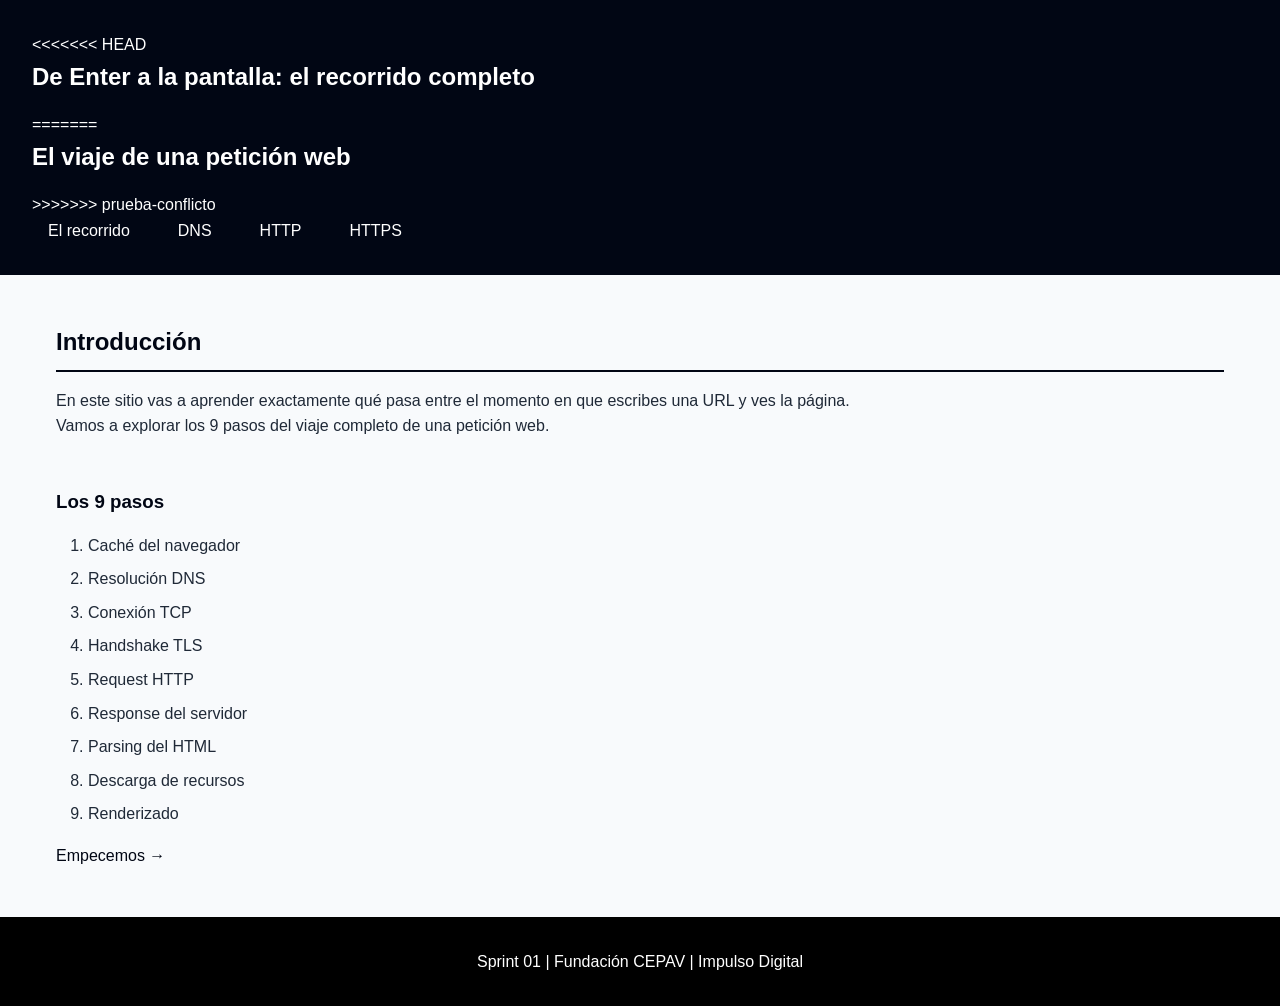
==== index.html @ 4d7f3ea1 "fix: resuelve conflicto de merge en index.html, se conserva titulo de main" ====
<!DOCTYPE html>
<html lang="es">
<head>
    <meta charset="UTF-8">
    <meta name="viewport" content="width=device-width, initial-scale=1.0">
    <title>Qué pasa cuando presionás Enter</title>
    <meta name="description" content="Explora los 9 pasos de una petición web">
    <link rel="stylesheet" href="estilos/style.css">
</head>
<body>
    <header>
        <nav>
<<<<<<< HEAD
            <h1>De Enter a la pantalla: el recorrido completo</h1>
=======
            <h1>El viaje de una petición web</h1>
>>>>>>> prueba-conflicto
            <ul>
                <li><a href="index.html">El recorrido</a></li>
                <li><a href="dns.html">DNS</a></li>
                <li><a href="http.html">HTTP</a></li>
                <li><a href="https.html">HTTPS</a></li>
            </ul>
        </nav>
    </header>

    <main>
        <section>
            <h2>Introducción</h2>
            <p>En este sitio vas a aprender exactamente qué pasa entre el momento en que escribes una URL y ves la página.</p>
            <p>Vamos a explorar los 9 pasos del viaje completo de una petición web.</p>
        </section>

        <section>
            <h3>Los 9 pasos</h3>
            <ol>
                <li>Caché del navegador</li>
                <li>Resolución DNS</li>
                <li>Conexión TCP</li>
                <li>Handshake TLS</li>
                <li>Request HTTP</li>
                <li>Response del servidor</li>
                <li>Parsing del HTML</li>
                <li>Descarga de recursos</li>
                <li>Renderizado</li>
            </ol>
            <p><a href="#paso-1">Empecemos →</a></p>
        </section>
    </main>

    <footer>
        <p>Sprint 01 | Fundación CEPAV | Impulso Digital</p>
    </footer>
</body>
</html>
---- estilos/style.css ----
/* Variables */
:root {
    --color-primario: #010614;
    --color-secundario: #c80606;
    --color-fondo: #f8fafc;
    --color-texto: #1f2937;
    --color-gris: #000000;
    --font-base: Optima, 'Segoe UI', Tahoma, Geneva, Verdana, sans-serif;
}

* {
    margin: 0;
    padding: 0;
    box-sizing: border-box;
}

body {
    font-family: var(--font-base);
    color: var(--color-texto);
    background-color: var(--color-fondo);
    line-height: 1.6;
}

header {
    background-color: var(--color-primario);
    color: white;
    padding: 2rem;
}

header h1 {
    margin-bottom: 1rem;
}

nav ul {
    list-style: none;
    display: flex;
    gap: 1rem;
    flex-wrap: wrap;
}

nav a {
    color: white;
    padding: 0.5rem 1rem;
    border-radius: 4px;
    transition: background 0.3s;
}

nav a:hover {
    background-color: var(--color-secundario);
}

main {
    max-width: 1200px;
    margin: 3rem auto;
    padding: 0 1rem;
}

section {
    margin-bottom: 3rem;
}

section h2 {
    color: var(--color-primario);
    margin-bottom: 1rem;
    border-bottom: 2px solid var(--color-primario);
    padding-bottom: 0.5rem;
}

section h3 {
    color: var(--color-primario);
    margin-top: 1.5rem;
    margin-bottom: 1rem;
}

section ol {
    margin-left: 2rem;
    margin-bottom: 1rem;
}

section li {
    margin-bottom: 0.5rem;
}

a {
    color: var(--color-primario);
    text-decoration: none;
}

a:hover {
    text-decoration: underline;
}

footer {
    background-color: var(--color-gris);
    color: white;
    text-align: center;
    padding: 2rem;
    margin-top: 3rem;
}

/* Responsive */
@media (max-width: 768px) {
    header {
        padding: 1rem;
    }
    
    nav ul {
        flex-direction: column;
    }
    
    main {
        margin: 2rem auto;
    }
}
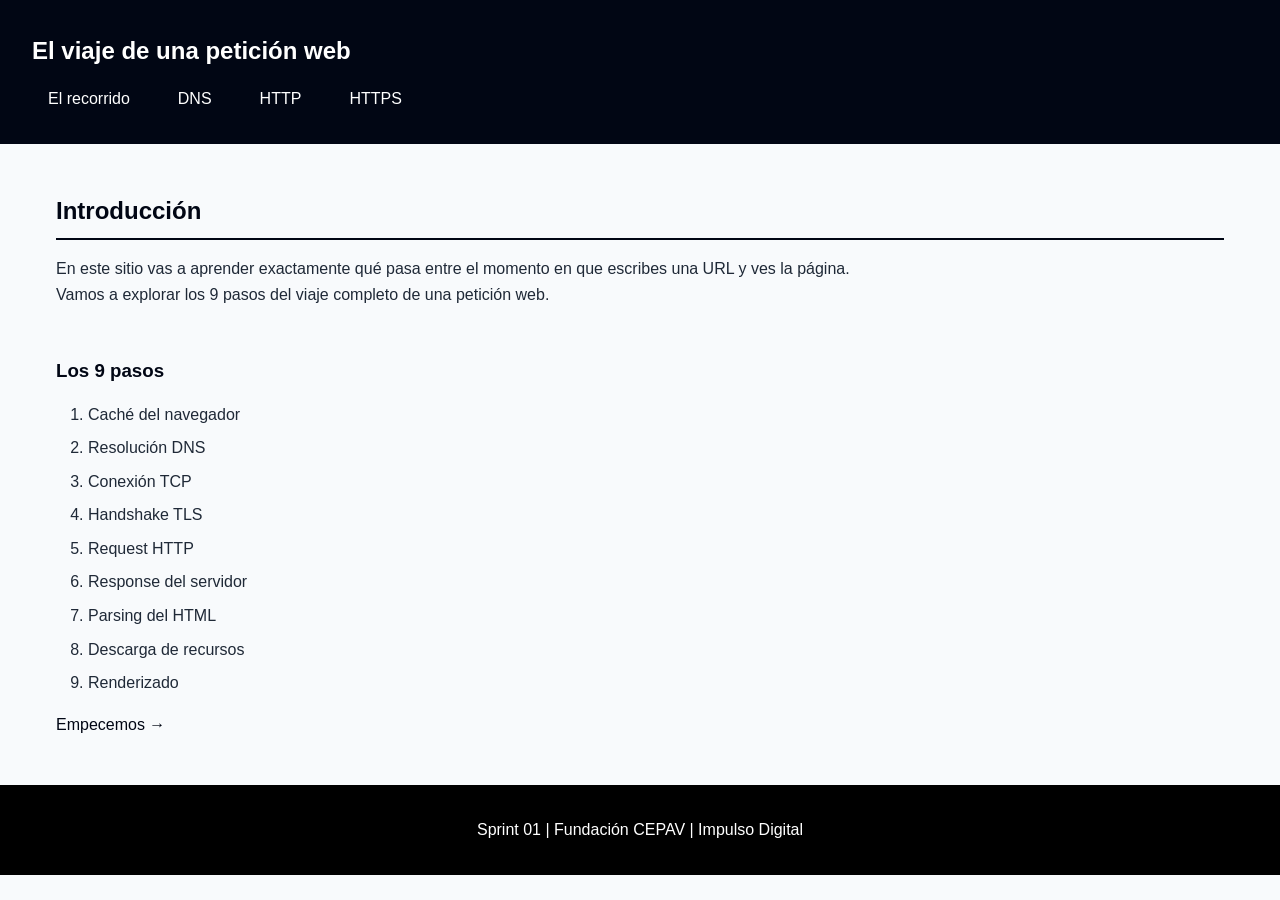
==== commit 88096f57: "fix: elimina marcas de conflicto restantes en el h1 de index.html" ====
--- a/index.html
+++ b/index.html
@@ -10,11 +10,8 @@
 <body>
     <header>
         <nav>
-<<<<<<< HEAD
-            <h1>De Enter a la pantalla: el recorrido completo</h1>
-=======
             <h1>El viaje de una petición web</h1>
->>>>>>> prueba-conflicto
+
             <ul>
                 <li><a href="index.html">El recorrido</a></li>
                 <li><a href="dns.html">DNS</a></li>
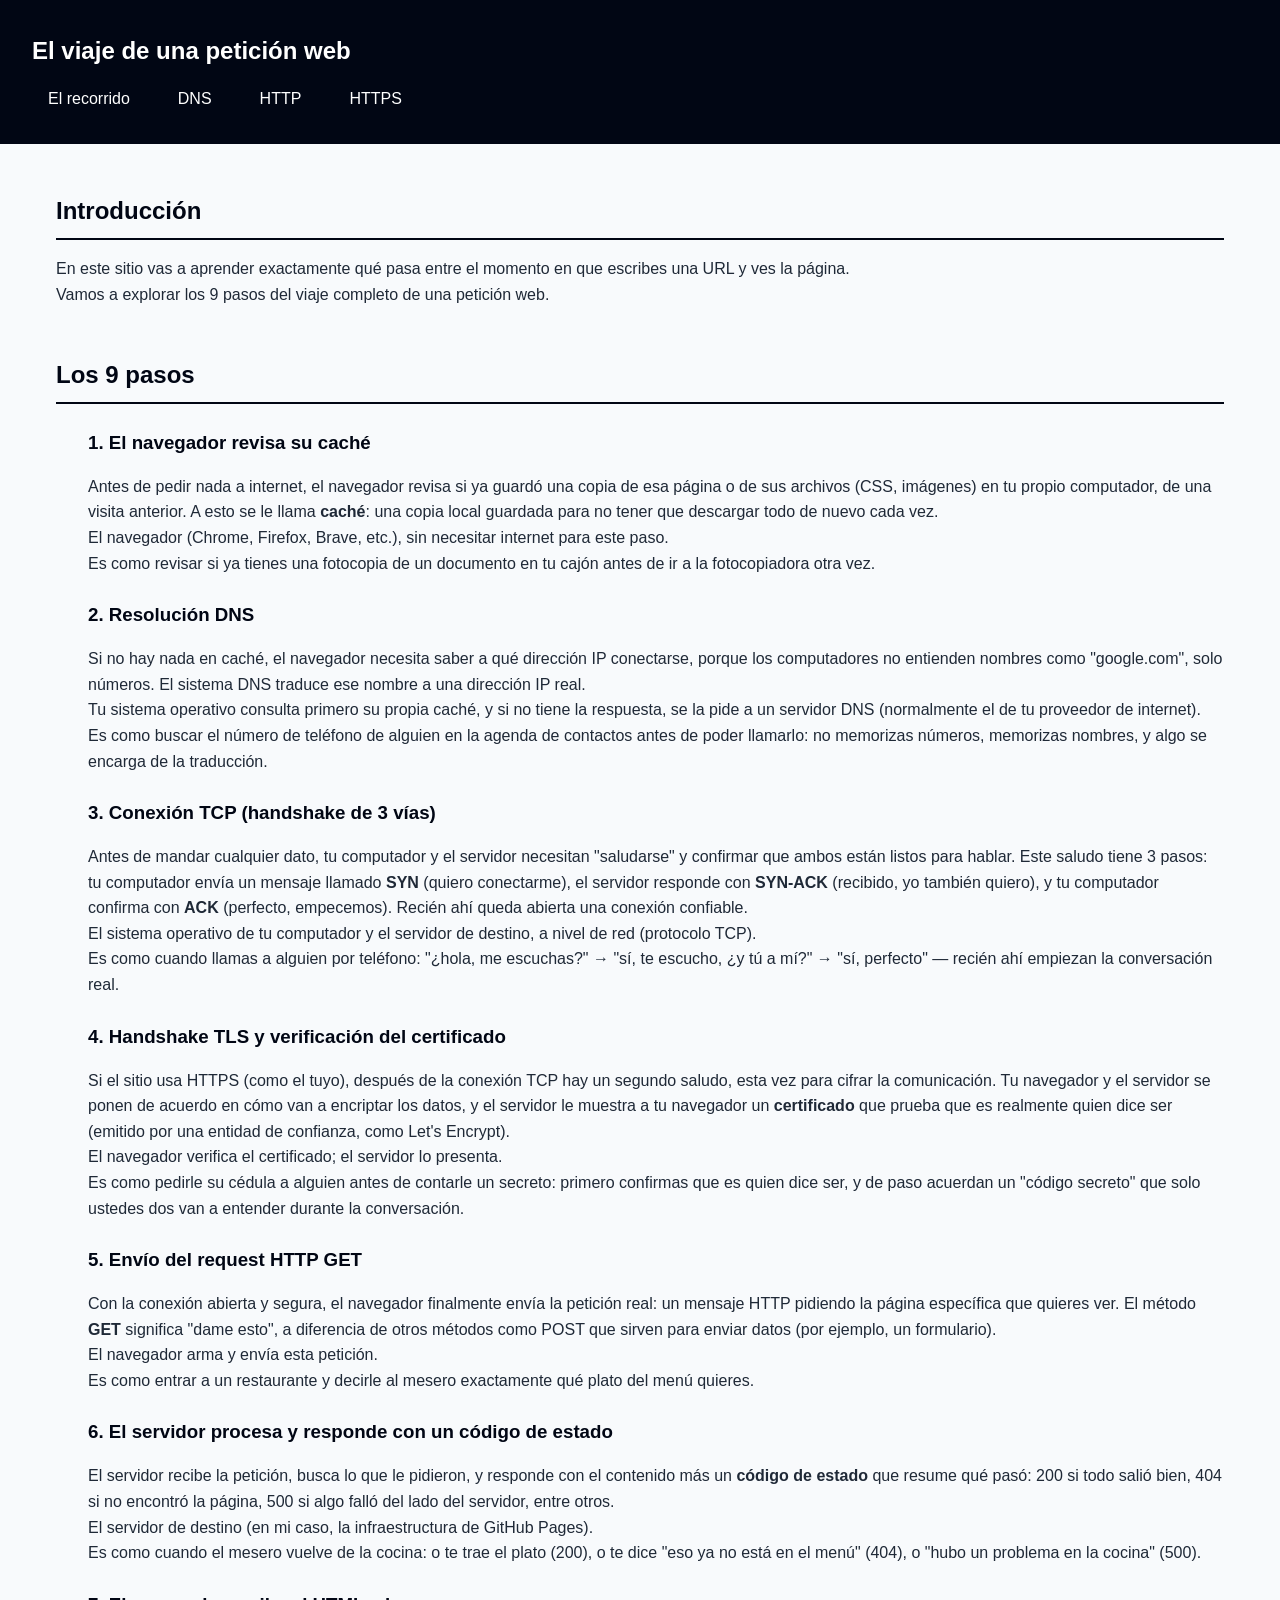
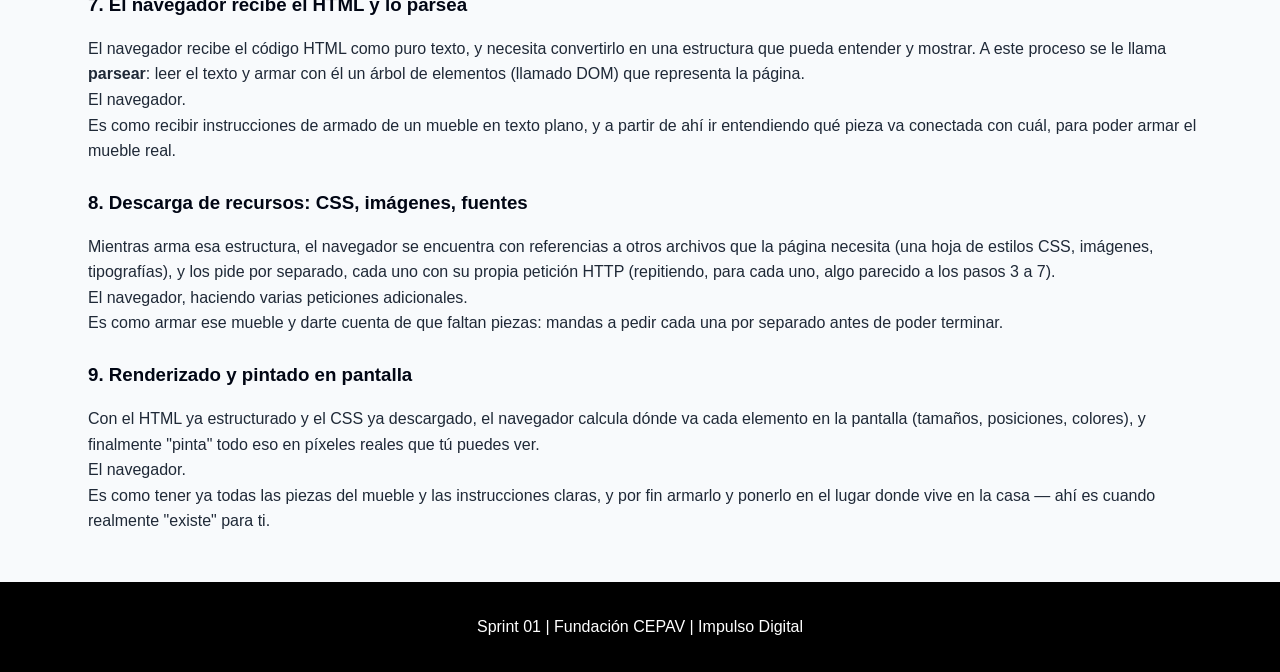
==== commit d0a25862: "feat: agrega contenido completo de las 9 etapas del recorrido con analogias" ====
--- a/index.html
+++ b/index.html
@@ -28,20 +28,73 @@
             <p>Vamos a explorar los 9 pasos del viaje completo de una petición web.</p>
         </section>
 
-        <section>
-            <h3>Los 9 pasos</h3>
-            <ol>
-                <li>Caché del navegador</li>
-                <li>Resolución DNS</li>
-                <li>Conexión TCP</li>
-                <li>Handshake TLS</li>
-                <li>Request HTTP</li>
-                <li>Response del servidor</li>
-                <li>Parsing del HTML</li>
-                <li>Descarga de recursos</li>
-                <li>Renderizado</li>
-            </ol>
-            <p><a href="#paso-1">Empecemos →</a></p>
+        <section id="recorrido">
+        <h2>Los 9 pasos</h2>
+
+        <ol class="linea-tiempo">
+        <li id="paso-1" class="paso">
+        <h3>1. El navegador revisa su caché</h3>
+            <p class="que-pasa">Antes de pedir nada a internet, el navegador revisa si ya guardó una copia de esa página o de sus archivos (CSS, imágenes) en tu propio computador, de una visita anterior. A esto se le llama <strong>caché</strong>: una copia local guardada para no tener que descargar todo de nuevo cada vez.</p>
+            <p class="quien-lo-hace">El navegador (Chrome, Firefox, Brave, etc.), sin necesitar internet para este paso.</p>
+            <p class="analogia">Es como revisar si ya tienes una fotocopia de un documento en tu cajón antes de ir a la fotocopiadora otra vez.</p>
+        </li>
+
+        <li id="paso-2" class="paso">
+        <h3>2. Resolución DNS</h3>
+            <p class="que-pasa">Si no hay nada en caché, el navegador necesita saber a qué dirección IP conectarse, porque los computadores no entienden nombres como "google.com", solo números. El sistema DNS traduce ese nombre a una dirección IP real.</p>
+            <p class="quien-lo-hace">Tu sistema operativo consulta primero su propia caché, y si no tiene la respuesta, se la pide a un servidor DNS (normalmente el de tu proveedor de internet).</p>
+            <p class="analogia">Es como buscar el número de teléfono de alguien en la agenda de contactos antes de poder llamarlo: no memorizas números, memorizas nombres, y algo se encarga de la traducción.</p>
+        </li>
+
+        <li id="paso-3" class="paso">
+        <h3>3. Conexión TCP (handshake de 3 vías)</h3>
+            <p class="que-pasa">Antes de mandar cualquier dato, tu computador y el servidor necesitan "saludarse" y confirmar que ambos están listos para hablar. Este saludo tiene 3 pasos: tu computador envía un mensaje llamado <strong>SYN</strong> (quiero conectarme), el servidor responde con <strong>SYN-ACK</strong> (recibido, yo también quiero), y tu computador confirma con <strong>ACK</strong> (perfecto, empecemos). Recién ahí queda abierta una conexión confiable.</p>
+            <p class="quien-lo-hace">El sistema operativo de tu computador y el servidor de destino, a nivel de red (protocolo TCP).</p>
+            <p class="analogia">Es como cuando llamas a alguien por teléfono: "¿hola, me escuchas?" → "sí, te escucho, ¿y tú a mí?" → "sí, perfecto" — recién ahí empiezan la conversación real.</p>
+        </li>
+
+        <li id="paso-4" class="paso">
+        <h3>4. Handshake TLS y verificación del certificado</h3>
+            <p class="que-pasa">Si el sitio usa HTTPS (como el tuyo), después de la conexión TCP hay un segundo saludo, esta vez para cifrar la comunicación. Tu navegador y el servidor se ponen de acuerdo en cómo van a encriptar los datos, y el servidor le muestra a tu navegador un <strong>certificado</strong> que prueba que es realmente quien dice ser (emitido por una entidad de confianza, como Let's Encrypt).</p>
+            <p class="quien-lo-hace">El navegador verifica el certificado; el servidor lo presenta.</p>
+            <p class="analogia">Es como pedirle su cédula a alguien antes de contarle un secreto: primero confirmas que es quien dice ser, y de paso acuerdan un "código secreto" que solo ustedes dos van a entender durante la conversación.</p>
+        </li>
+
+        <li id="paso-5" class="paso">
+        <h3>5. Envío del request HTTP GET</h3>
+            <p class="que-pasa">Con la conexión abierta y segura, el navegador finalmente envía la petición real: un mensaje HTTP pidiendo la página específica que quieres ver. El método <strong>GET</strong> significa "dame esto", a diferencia de otros métodos como POST que sirven para enviar datos (por ejemplo, un formulario).</p>
+            <p class="quien-lo-hace">El navegador arma y envía esta petición.</p>
+            <p class="analogia">Es como entrar a un restaurante y decirle al mesero exactamente qué plato del menú quieres.</p>
+        </li>
+
+        <li id="paso-6" class="paso">
+        <h3>6. El servidor procesa y responde con un código de estado</h3>
+            <p class="que-pasa">El servidor recibe la petición, busca lo que le pidieron, y responde con el contenido más un <strong>código de estado</strong> que resume qué pasó: 200 si todo salió bien, 404 si no encontró la página, 500 si algo falló del lado del servidor, entre otros.</p>
+            <p class="quien-lo-hace">El servidor de destino (en mi caso, la infraestructura de GitHub Pages).</p>
+            <p class="analogia">Es como cuando el mesero vuelve de la cocina: o te trae el plato (200), o te dice "eso ya no está en el menú" (404), o "hubo un problema en la cocina" (500).</p>
+        </li>
+
+        <li id="paso-7" class="paso">
+        <h3>7. El navegador recibe el HTML y lo parsea</h3>
+            <p class="que-pasa">El navegador recibe el código HTML como puro texto, y necesita convertirlo en una estructura que pueda entender y mostrar. A este proceso se le llama <strong>parsear</strong>: leer el texto y armar con él un árbol de elementos (llamado DOM) que representa la página.</p>
+            <p class="quien-lo-hace">El navegador.</p>
+            <p class="analogia">Es como recibir instrucciones de armado de un mueble en texto plano, y a partir de ahí ir entendiendo qué pieza va conectada con cuál, para poder armar el mueble real.</p>
+        </li>
+
+        <li id="paso-8" class="paso">
+        <h3>8. Descarga de recursos: CSS, imágenes, fuentes</h3>
+            <p class="que-pasa">Mientras arma esa estructura, el navegador se encuentra con referencias a otros archivos que la página necesita (una hoja de estilos CSS, imágenes, tipografías), y los pide por separado, cada uno con su propia petición HTTP (repitiendo, para cada uno, algo parecido a los pasos 3 a 7).</p>
+            <p class="quien-lo-hace">El navegador, haciendo varias peticiones adicionales.</p>
+            <p class="analogia">Es como armar ese mueble y darte cuenta de que faltan piezas: mandas a pedir cada una por separado antes de poder terminar.</p>
+        </li>
+
+        <li id="paso-9" class="paso">
+        <h3>9. Renderizado y pintado en pantalla</h3>
+            <p class="que-pasa">Con el HTML ya estructurado y el CSS ya descargado, el navegador calcula dónde va cada elemento en la pantalla (tamaños, posiciones, colores), y finalmente "pinta" todo eso en píxeles reales que tú puedes ver.</p>
+            <p class="quien-lo-hace">El navegador.</p>
+            <p class="analogia">Es como tener ya todas las piezas del mueble y las instrucciones claras, y por fin armarlo y ponerlo en el lugar donde vive en la casa — ahí es cuando realmente "existe" para ti.</p>
+        </li>
+        </ol>
         </section>
     </main>
 
--- a/estilos/style.css
+++ b/estilos/style.css
@@ -111,4 +111,9 @@
     main {
         margin: 2rem auto;
     }
+}
+
+.linea-tiempo {
+  list-style: none;
+  padding-left: 0;
 }
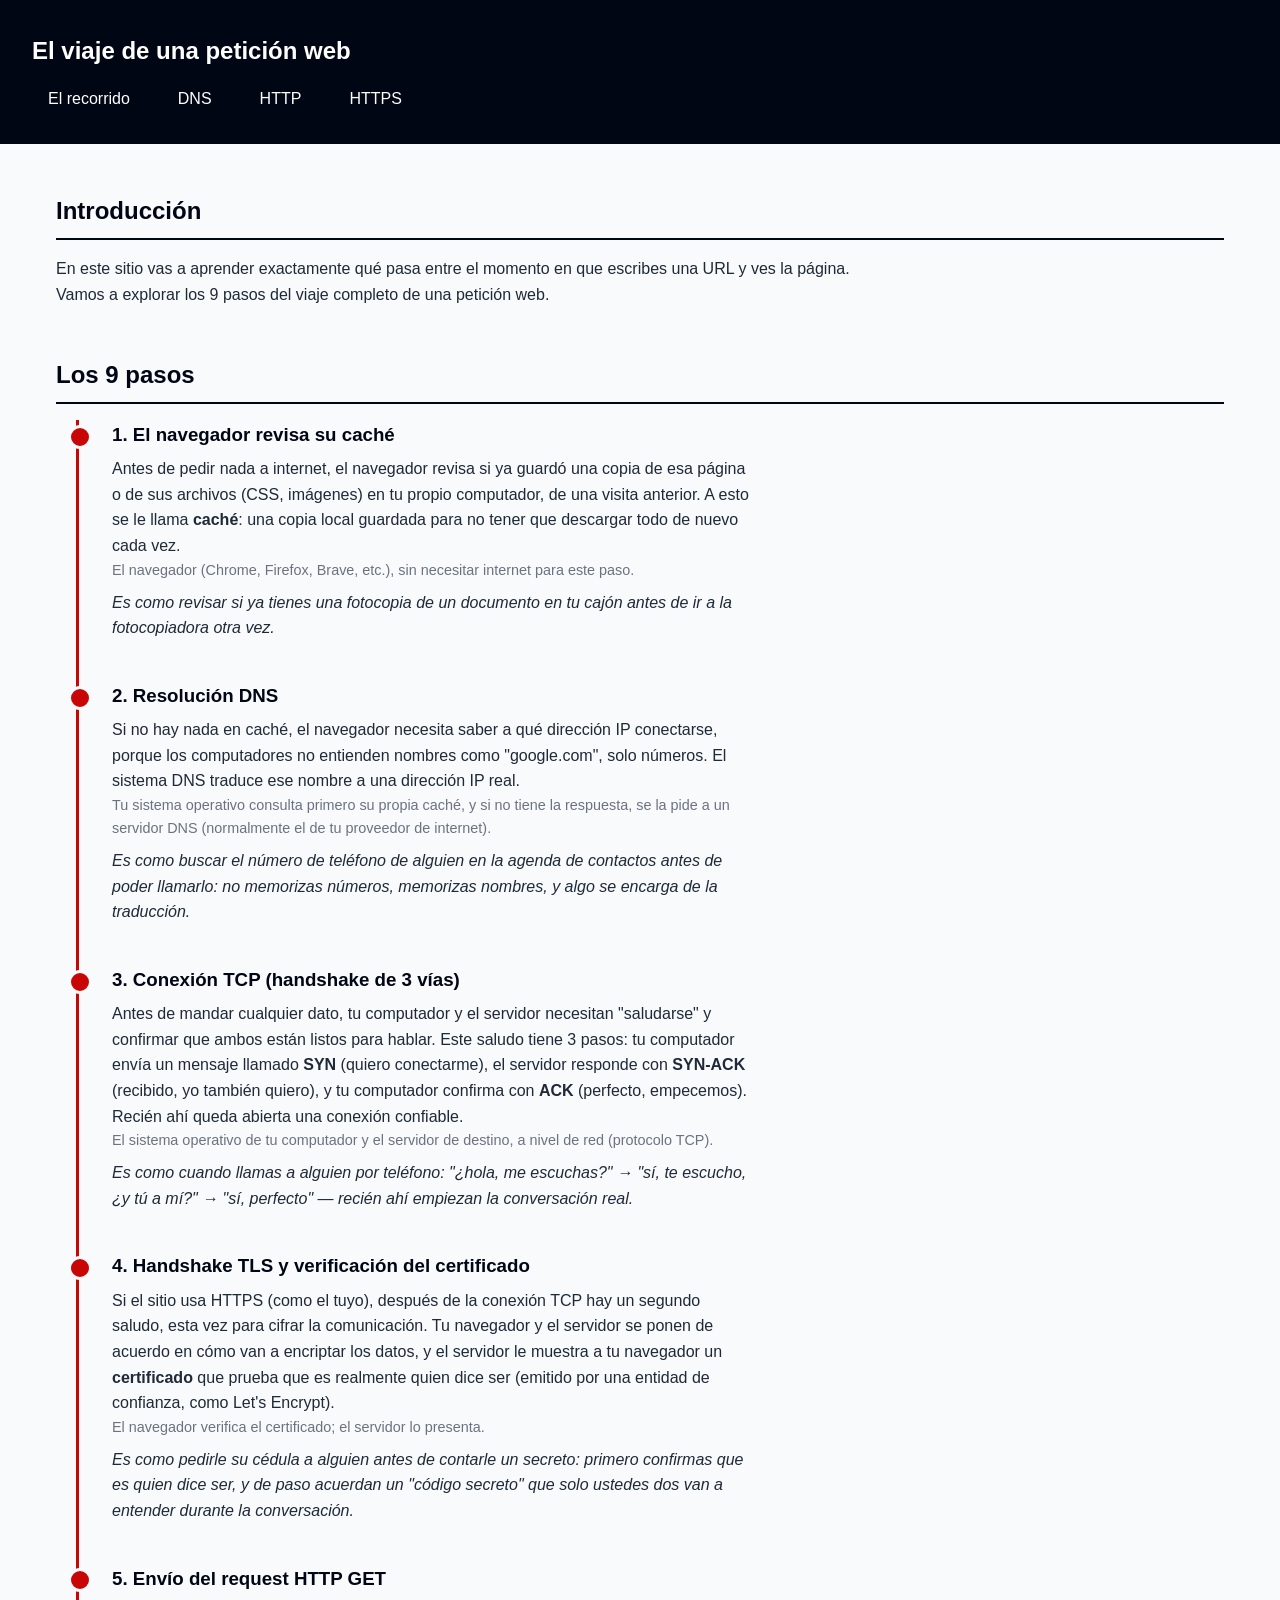
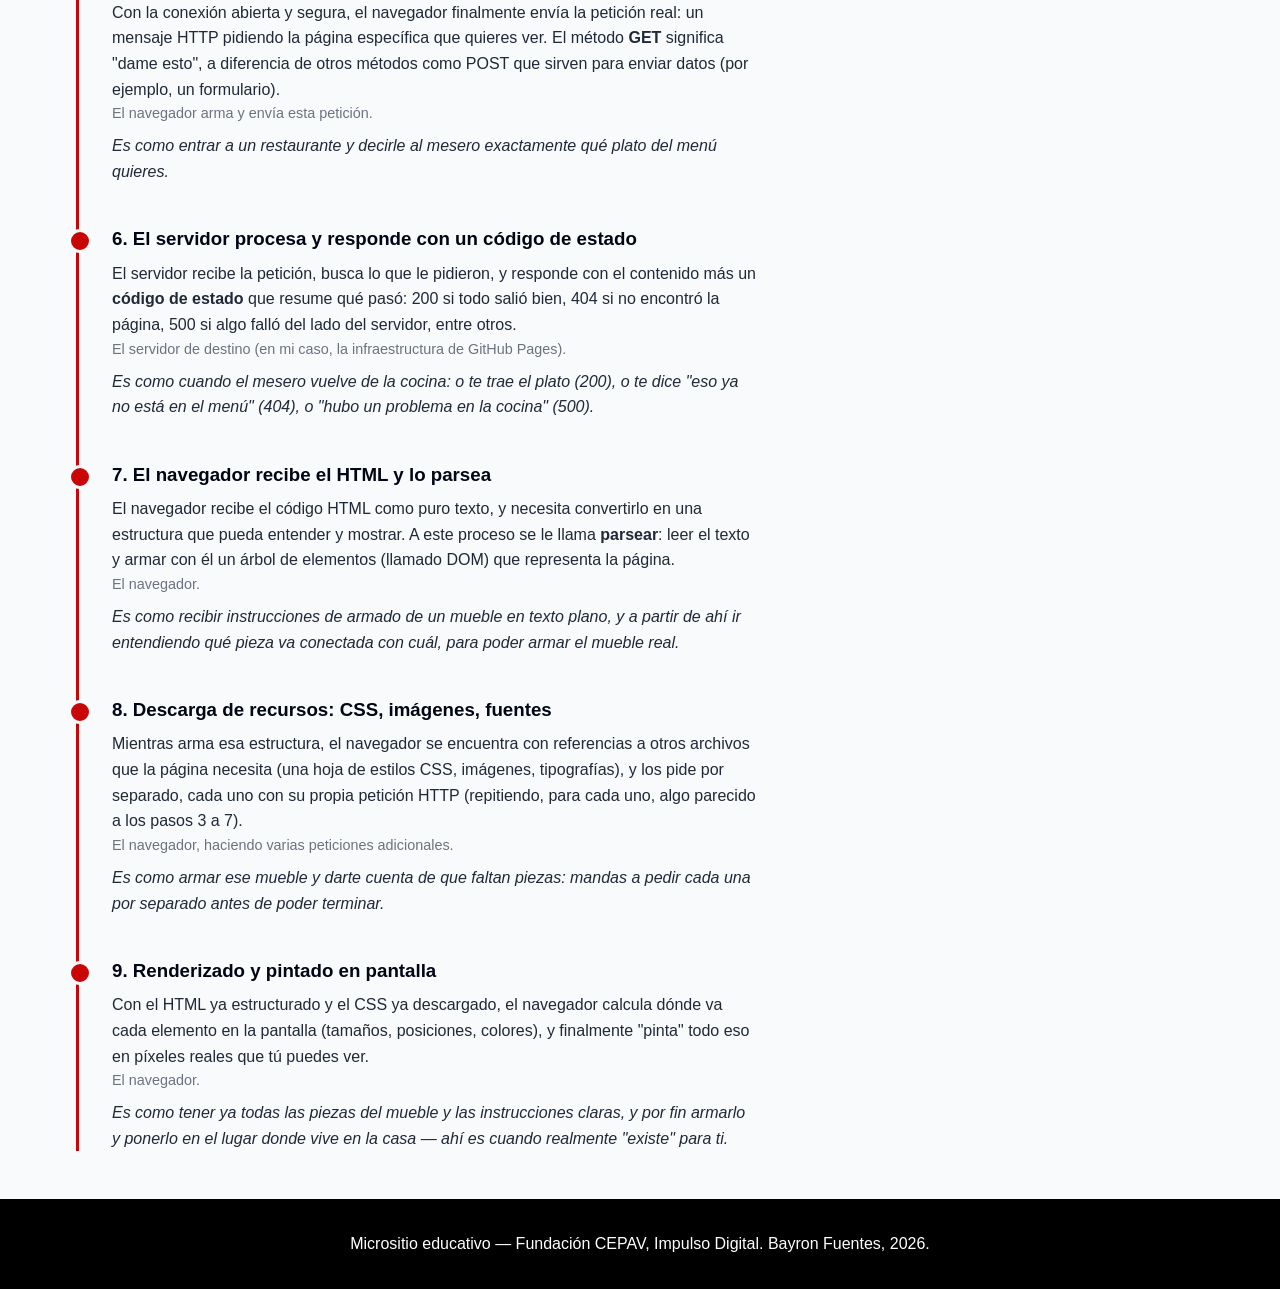
==== commit 94a4604c: "Fix: normalizacion del footer en las 4 paginas" ====
--- a/index.html
+++ b/index.html
@@ -98,8 +98,8 @@
         </section>
     </main>
 
-    <footer>
-        <p>Sprint 01 | Fundación CEPAV | Impulso Digital</p>
-    </footer>
+  <footer>
+    <p>Micrositio educativo — Fundación CEPAV, Impulso Digital. Bayron Fuentes, 2026.</p>
+  </footer>
 </body>
 </html>
--- a/estilos/style.css
+++ b/estilos/style.css
@@ -45,8 +45,11 @@
     transition: background 0.3s;
 }
 
-nav a:hover {
+nav a:hover,
+nav a:focus-visible {
     background-color: var(--color-secundario);
+    outline: 2px solid white;
+    outline-offset: 2px;
 }
 
 main {
@@ -96,6 +99,99 @@
     text-align: center;
     padding: 2rem;
     margin-top: 3rem;
+}
+
+/* ===== TABLAS (dns.html, http.html, https.html) ===== */
+table {
+    width: 100%;
+    border-collapse: collapse;
+    margin: 1.5rem 0;
+    display: block;
+    overflow-x: auto;
+}
+
+caption {
+    text-align: left;
+    font-weight: 600;
+    margin-bottom: 0.5rem;
+    color: var(--color-primario);
+}
+
+th, td {
+    padding: 0.6rem 0.8rem;
+    text-align: left;
+    border-bottom: 1px solid #e2e8f0;
+}
+
+th {
+    background-color: #eef2f7;
+}
+
+code {
+    background-color: #eef2f7;
+    padding: 0.15rem 0.4rem;
+    border-radius: 4px;
+    font-size: 0.9em;
+}
+
+pre {
+    background-color: #eef2f7;
+    padding: 1rem;
+    border-radius: 6px;
+    overflow-x: auto;
+}
+
+/* ===== LÍNEA DE TIEMPO DE LAS 9 ETAPAS ===== */
+.linea-tiempo {
+  list-style: none;
+  padding-left: 0;
+  margin-left: 0;
+  position: relative;
+  max-width: 700px;
+}
+
+.linea-tiempo::before {
+  content: "";
+  position: absolute;
+  left: 20px;
+  top: 0;
+  bottom: 0;
+  width: 3px;
+  background-color: var(--color-secundario);
+}
+
+.paso {
+  position: relative;
+  padding-left: 3.5rem;
+  margin-bottom: 2.5rem;
+}
+
+.paso::before {
+  content: "";
+  position: absolute;
+  left: 12px;
+  top: 0.3rem;
+  width: 18px;
+  height: 18px;
+  border-radius: 50%;
+  background-color: var(--color-secundario);
+  border: 3px solid var(--color-fondo);
+  z-index: 1;
+}
+
+.paso h3 {
+  margin-top: 0;
+  margin-bottom: 0.4rem;
+}
+
+.paso .quien-lo-hace {
+  font-size: 0.9rem;
+  color: #6b7280;
+}
+
+.paso .analogia {
+  font-style: italic;
+  margin-top: 0.5rem;
 }
 
 /* Responsive */
@@ -111,9 +207,4 @@
     main {
         margin: 2rem auto;
     }
-}
-
-.linea-tiempo {
-  list-style: none;
-  padding-left: 0;
 }
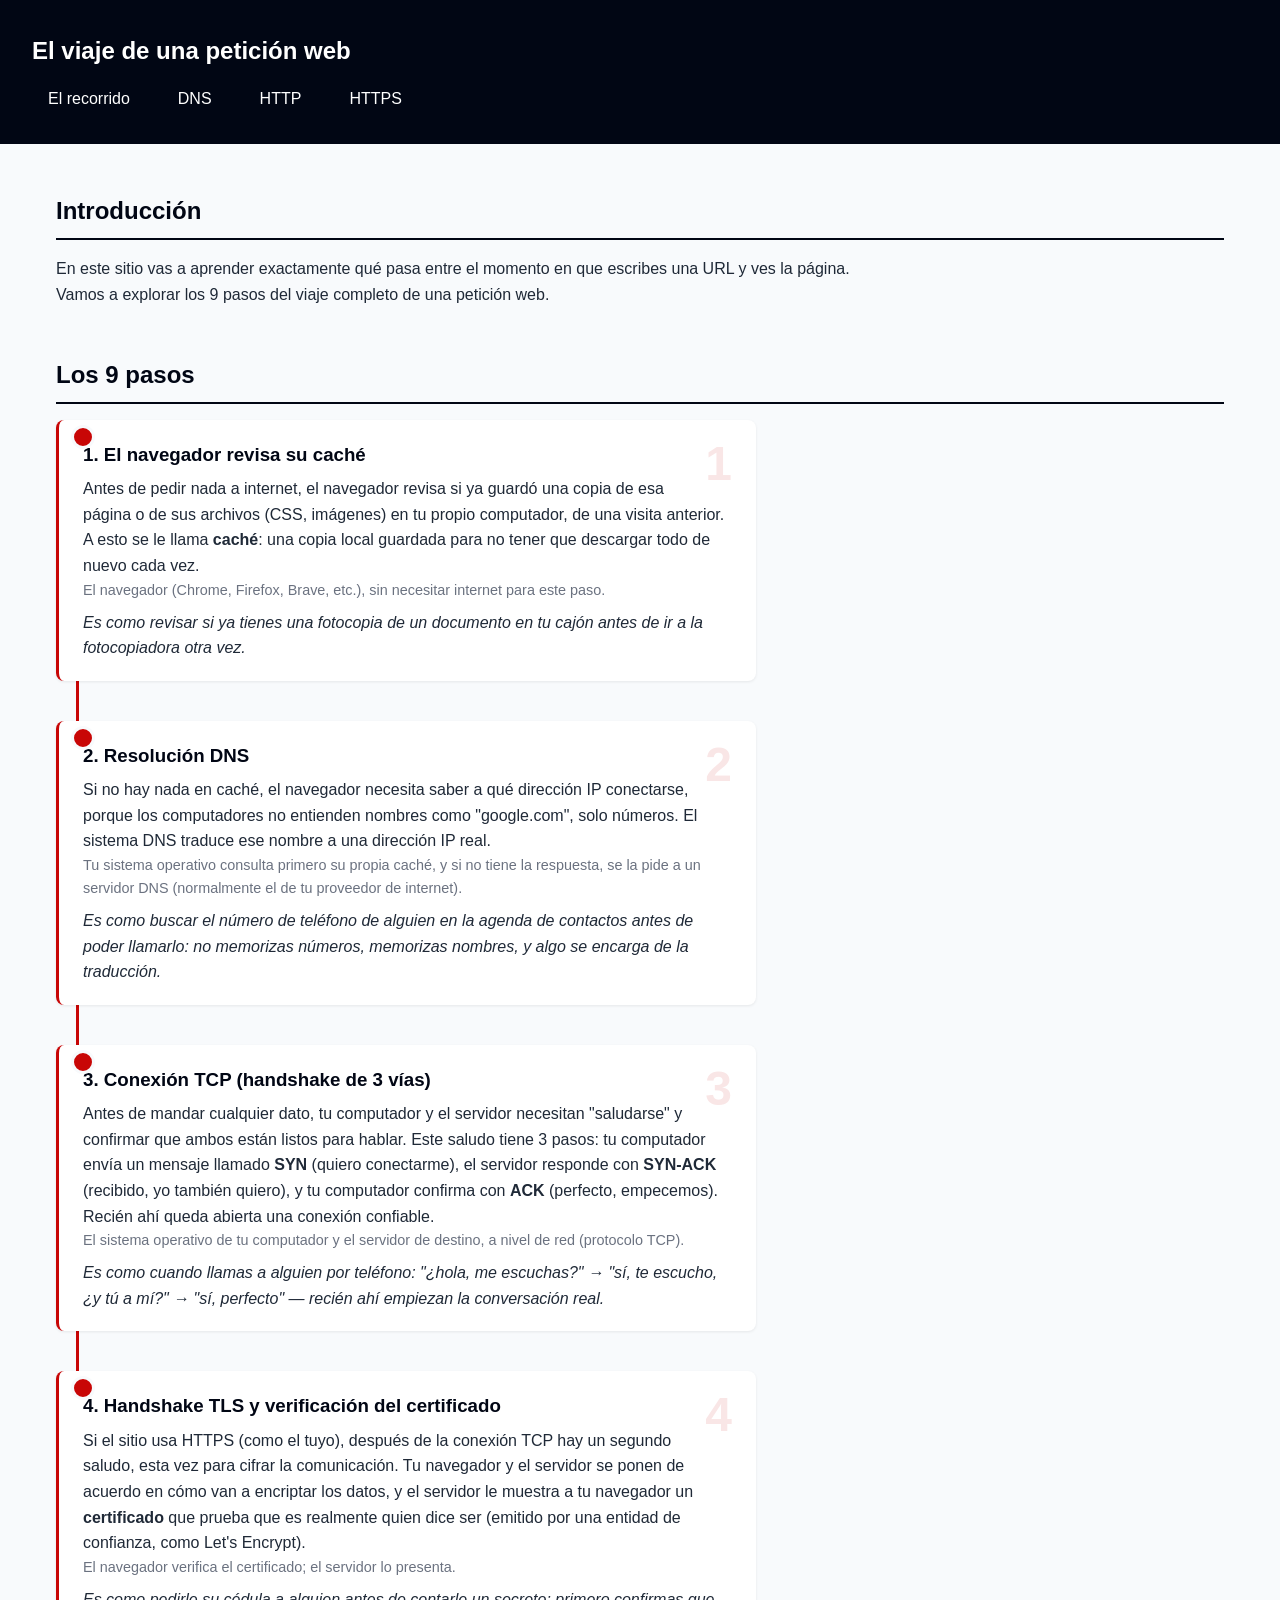
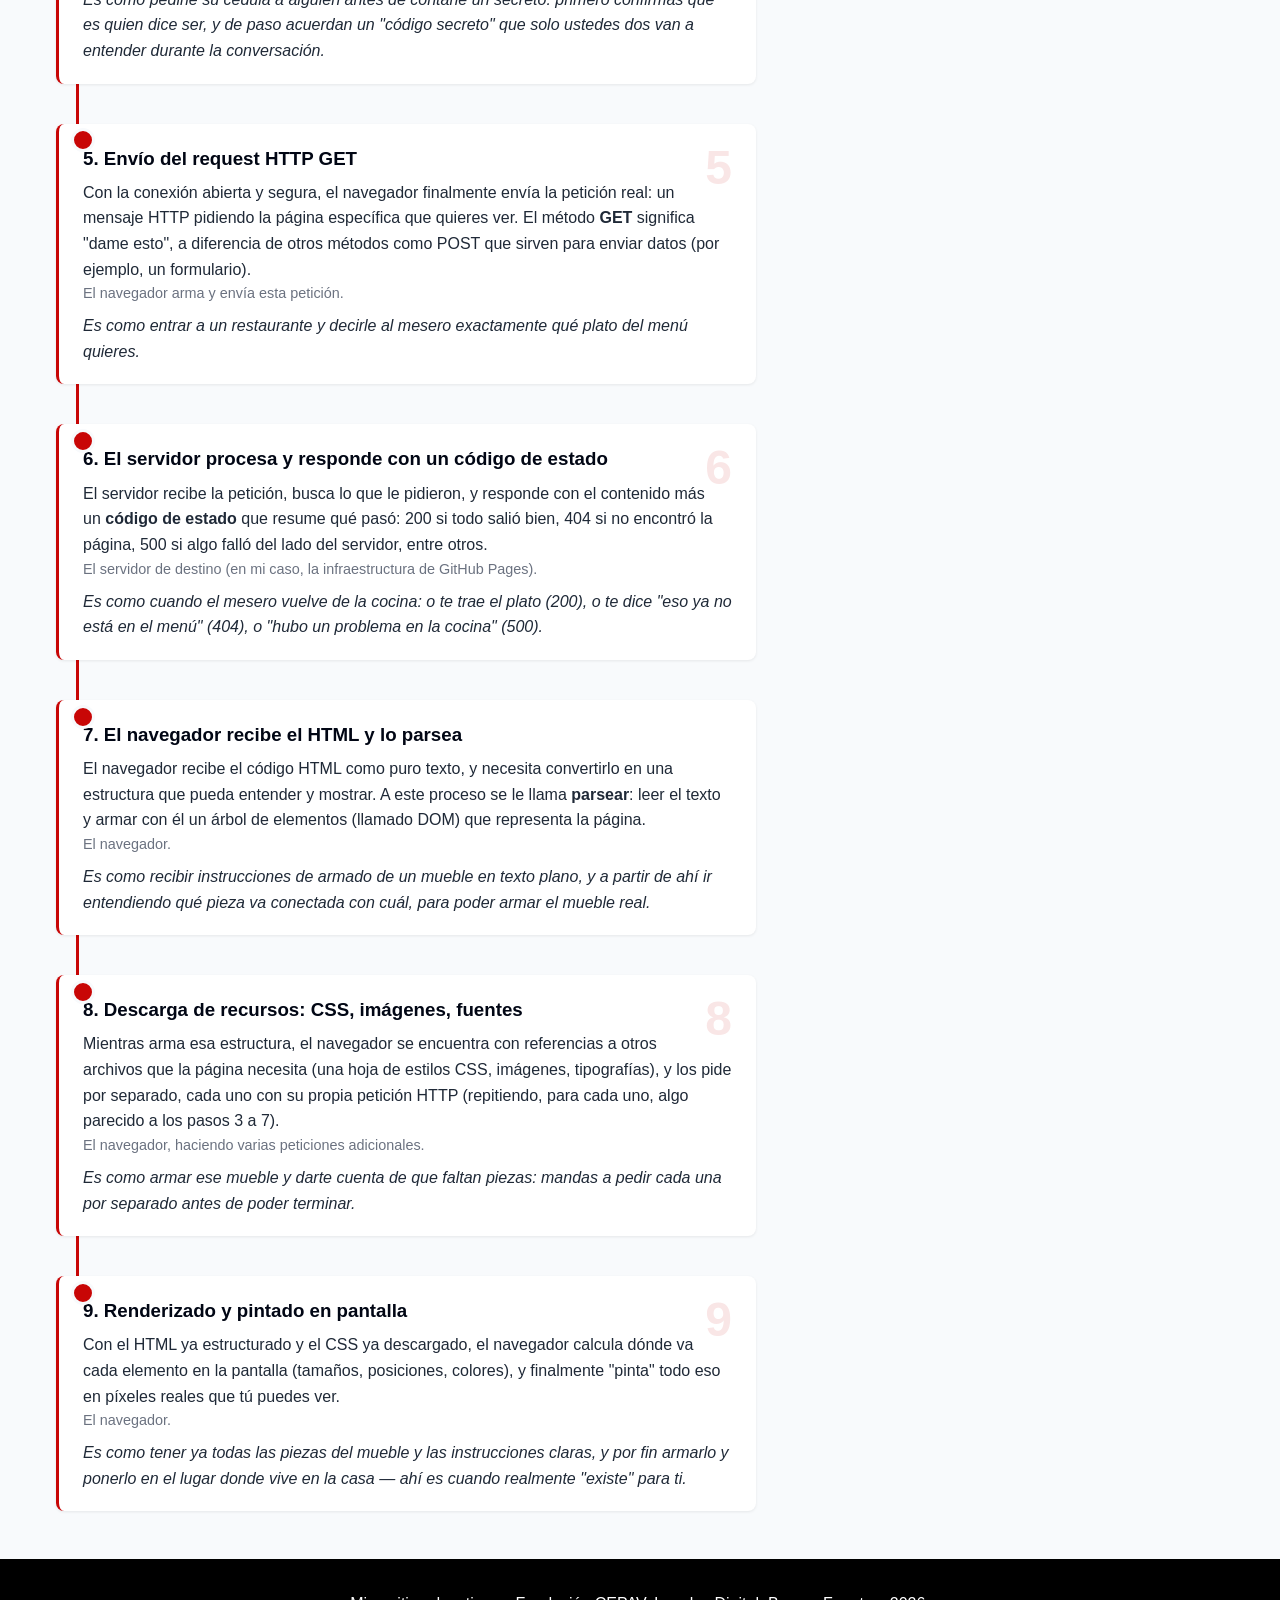
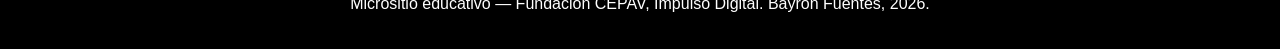
==== commit 6b47134a: "Fix: mejoramiento de estilos con numero indicador y tarjetas en la linea de tiempo" ====
--- a/index.html
+++ b/index.html
@@ -32,64 +32,64 @@
         <h2>Los 9 pasos</h2>
 
         <ol class="linea-tiempo">
-        <li id="paso-1" class="paso">
-        <h3>1. El navegador revisa su caché</h3>
+        <li id="paso-1" class="paso"  >
+        <h3 data-num="1">1. El navegador revisa su caché</h3>
             <p class="que-pasa">Antes de pedir nada a internet, el navegador revisa si ya guardó una copia de esa página o de sus archivos (CSS, imágenes) en tu propio computador, de una visita anterior. A esto se le llama <strong>caché</strong>: una copia local guardada para no tener que descargar todo de nuevo cada vez.</p>
             <p class="quien-lo-hace">El navegador (Chrome, Firefox, Brave, etc.), sin necesitar internet para este paso.</p>
             <p class="analogia">Es como revisar si ya tienes una fotocopia de un documento en tu cajón antes de ir a la fotocopiadora otra vez.</p>
         </li>
 
         <li id="paso-2" class="paso">
-        <h3>2. Resolución DNS</h3>
+        <h3 data-num="2">2. Resolución DNS</h3>
             <p class="que-pasa">Si no hay nada en caché, el navegador necesita saber a qué dirección IP conectarse, porque los computadores no entienden nombres como "google.com", solo números. El sistema DNS traduce ese nombre a una dirección IP real.</p>
             <p class="quien-lo-hace">Tu sistema operativo consulta primero su propia caché, y si no tiene la respuesta, se la pide a un servidor DNS (normalmente el de tu proveedor de internet).</p>
             <p class="analogia">Es como buscar el número de teléfono de alguien en la agenda de contactos antes de poder llamarlo: no memorizas números, memorizas nombres, y algo se encarga de la traducción.</p>
         </li>
 
         <li id="paso-3" class="paso">
-        <h3>3. Conexión TCP (handshake de 3 vías)</h3>
+        <h3 data-num="3">3. Conexión TCP (handshake de 3 vías)</h3>
             <p class="que-pasa">Antes de mandar cualquier dato, tu computador y el servidor necesitan "saludarse" y confirmar que ambos están listos para hablar. Este saludo tiene 3 pasos: tu computador envía un mensaje llamado <strong>SYN</strong> (quiero conectarme), el servidor responde con <strong>SYN-ACK</strong> (recibido, yo también quiero), y tu computador confirma con <strong>ACK</strong> (perfecto, empecemos). Recién ahí queda abierta una conexión confiable.</p>
             <p class="quien-lo-hace">El sistema operativo de tu computador y el servidor de destino, a nivel de red (protocolo TCP).</p>
             <p class="analogia">Es como cuando llamas a alguien por teléfono: "¿hola, me escuchas?" → "sí, te escucho, ¿y tú a mí?" → "sí, perfecto" — recién ahí empiezan la conversación real.</p>
         </li>
 
         <li id="paso-4" class="paso">
-        <h3>4. Handshake TLS y verificación del certificado</h3>
+        <h3 data-num="4">4. Handshake TLS y verificación del certificado</h3>
             <p class="que-pasa">Si el sitio usa HTTPS (como el tuyo), después de la conexión TCP hay un segundo saludo, esta vez para cifrar la comunicación. Tu navegador y el servidor se ponen de acuerdo en cómo van a encriptar los datos, y el servidor le muestra a tu navegador un <strong>certificado</strong> que prueba que es realmente quien dice ser (emitido por una entidad de confianza, como Let's Encrypt).</p>
             <p class="quien-lo-hace">El navegador verifica el certificado; el servidor lo presenta.</p>
             <p class="analogia">Es como pedirle su cédula a alguien antes de contarle un secreto: primero confirmas que es quien dice ser, y de paso acuerdan un "código secreto" que solo ustedes dos van a entender durante la conversación.</p>
         </li>
 
         <li id="paso-5" class="paso">
-        <h3>5. Envío del request HTTP GET</h3>
+        <h3 data-num="5">5. Envío del request HTTP GET</h3>
             <p class="que-pasa">Con la conexión abierta y segura, el navegador finalmente envía la petición real: un mensaje HTTP pidiendo la página específica que quieres ver. El método <strong>GET</strong> significa "dame esto", a diferencia de otros métodos como POST que sirven para enviar datos (por ejemplo, un formulario).</p>
             <p class="quien-lo-hace">El navegador arma y envía esta petición.</p>
             <p class="analogia">Es como entrar a un restaurante y decirle al mesero exactamente qué plato del menú quieres.</p>
         </li>
 
         <li id="paso-6" class="paso">
-        <h3>6. El servidor procesa y responde con un código de estado</h3>
+        <h3 data-num="6">6. El servidor procesa y responde con un código de estado</h3>
             <p class="que-pasa">El servidor recibe la petición, busca lo que le pidieron, y responde con el contenido más un <strong>código de estado</strong> que resume qué pasó: 200 si todo salió bien, 404 si no encontró la página, 500 si algo falló del lado del servidor, entre otros.</p>
             <p class="quien-lo-hace">El servidor de destino (en mi caso, la infraestructura de GitHub Pages).</p>
             <p class="analogia">Es como cuando el mesero vuelve de la cocina: o te trae el plato (200), o te dice "eso ya no está en el menú" (404), o "hubo un problema en la cocina" (500).</p>
         </li>
 
         <li id="paso-7" class="paso">
-        <h3>7. El navegador recibe el HTML y lo parsea</h3>
+        <h3 >7. El navegador recibe el HTML y lo parsea</h3>
             <p class="que-pasa">El navegador recibe el código HTML como puro texto, y necesita convertirlo en una estructura que pueda entender y mostrar. A este proceso se le llama <strong>parsear</strong>: leer el texto y armar con él un árbol de elementos (llamado DOM) que representa la página.</p>
             <p class="quien-lo-hace">El navegador.</p>
             <p class="analogia">Es como recibir instrucciones de armado de un mueble en texto plano, y a partir de ahí ir entendiendo qué pieza va conectada con cuál, para poder armar el mueble real.</p>
         </li>
 
         <li id="paso-8" class="paso">
-        <h3>8. Descarga de recursos: CSS, imágenes, fuentes</h3>
+        <h3 data-num="8">8. Descarga de recursos: CSS, imágenes, fuentes</h3>
             <p class="que-pasa">Mientras arma esa estructura, el navegador se encuentra con referencias a otros archivos que la página necesita (una hoja de estilos CSS, imágenes, tipografías), y los pide por separado, cada uno con su propia petición HTTP (repitiendo, para cada uno, algo parecido a los pasos 3 a 7).</p>
             <p class="quien-lo-hace">El navegador, haciendo varias peticiones adicionales.</p>
             <p class="analogia">Es como armar ese mueble y darte cuenta de que faltan piezas: mandas a pedir cada una por separado antes de poder terminar.</p>
         </li>
 
         <li id="paso-9" class="paso">
-        <h3>9. Renderizado y pintado en pantalla</h3>
+        <h3 data-num="9">9. Renderizado y pintado en pantalla</h3>
             <p class="que-pasa">Con el HTML ya estructurado y el CSS ya descargado, el navegador calcula dónde va cada elemento en la pantalla (tamaños, posiciones, colores), y finalmente "pinta" todo eso en píxeles reales que tú puedes ver.</p>
             <p class="quien-lo-hace">El navegador.</p>
             <p class="analogia">Es como tener ya todas las piezas del mueble y las instrucciones claras, y por fin armarlo y ponerlo en el lugar donde vive en la casa — ahí es cuando realmente "existe" para ti.</p>
--- a/estilos/style.css
+++ b/estilos/style.css
@@ -20,6 +20,7 @@
     background-color: var(--color-fondo);
     line-height: 1.6;
 }
+
 
 header {
     background-color: var(--color-primario);
@@ -207,4 +208,27 @@
     main {
         margin: 2rem auto;
     }
+}
+
+.paso h3::before {
+  content: attr(data-num);
+  font-size: 3rem;
+  font-weight: 800;
+  color: rgba(200, 6, 6, 0.1);
+  float: right;
+  line-height: 1;
+}
+.paso {
+  background: white;
+  border-radius: 8px;
+  padding: 1.25rem 1.5rem;
+  box-shadow: 0 1px 3px rgba(0,0,0,0.08);
+  border-left: 3px solid var(--color-secundario);
+}
+
+tbody tr {
+  transition: background-color 0.2s;
+}
+tbody tr:hover {
+  background-color: rgba(200, 6, 6, 0.05);
 }
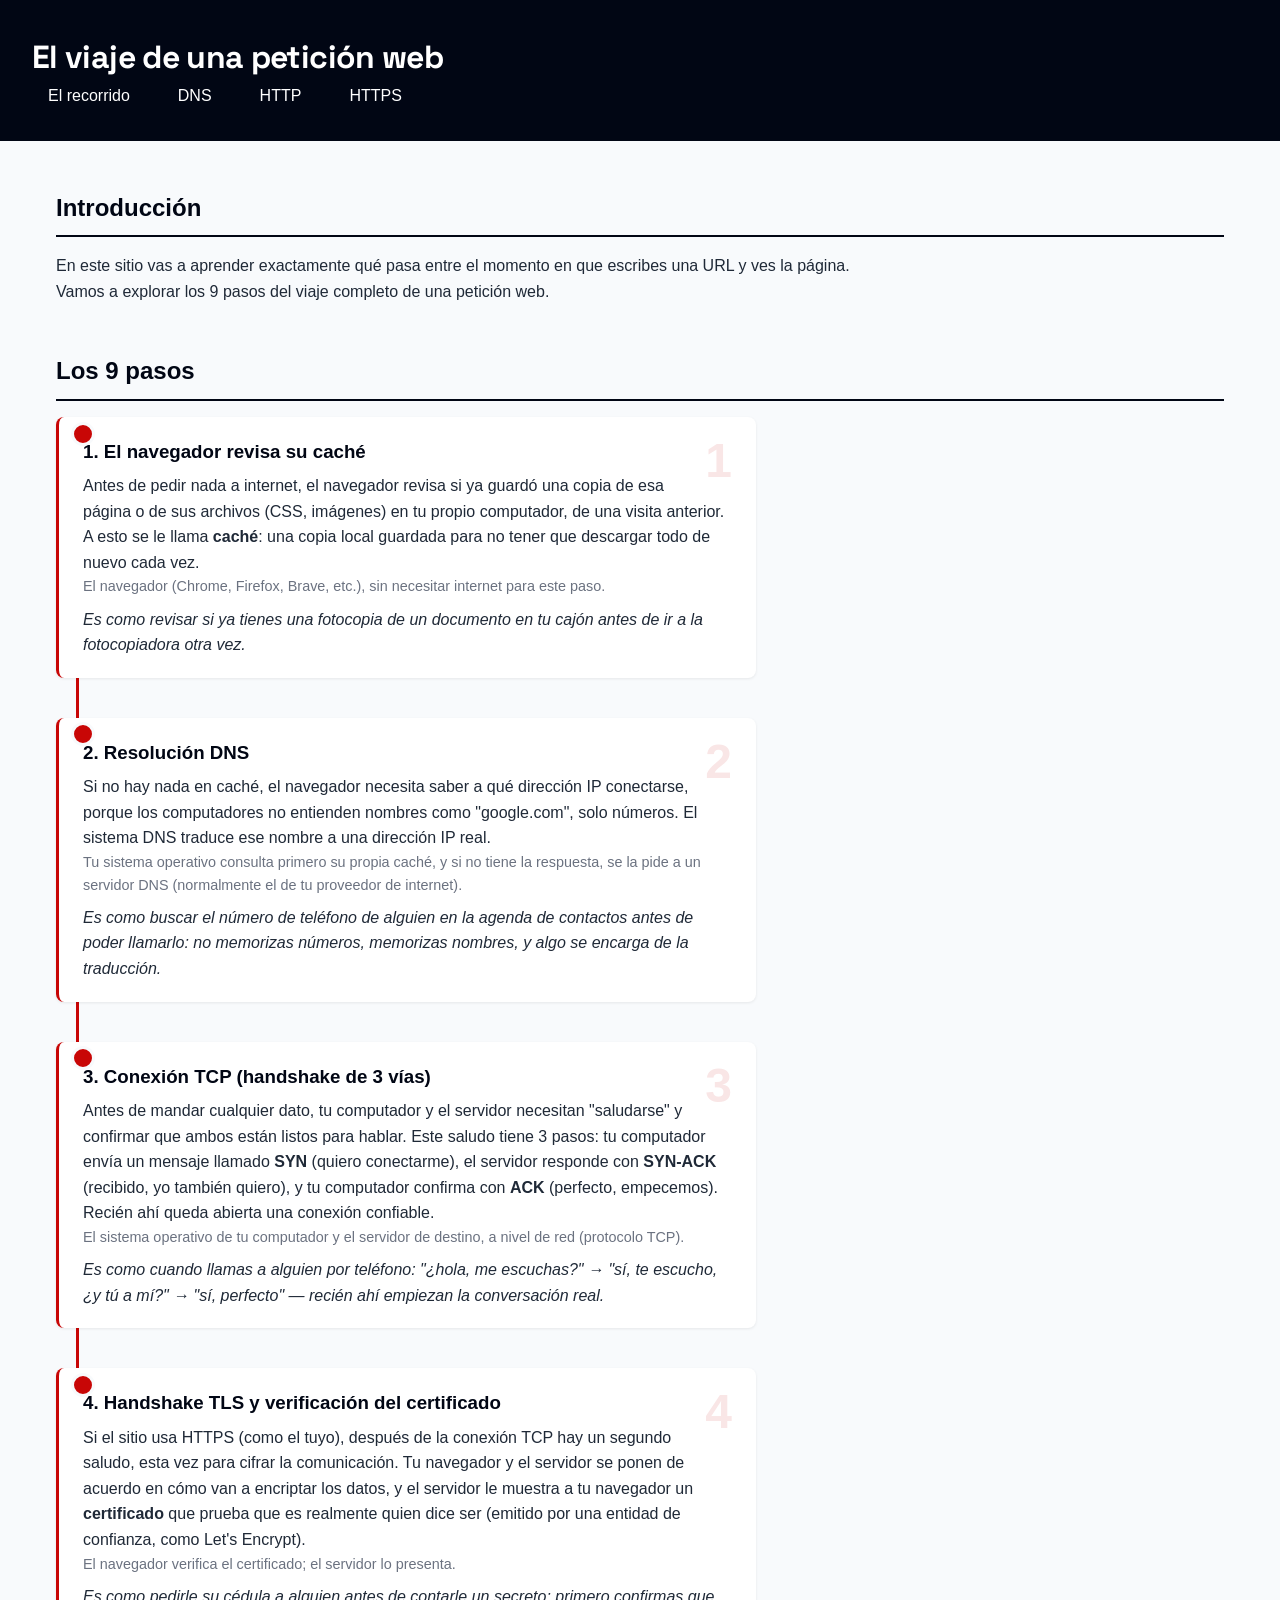
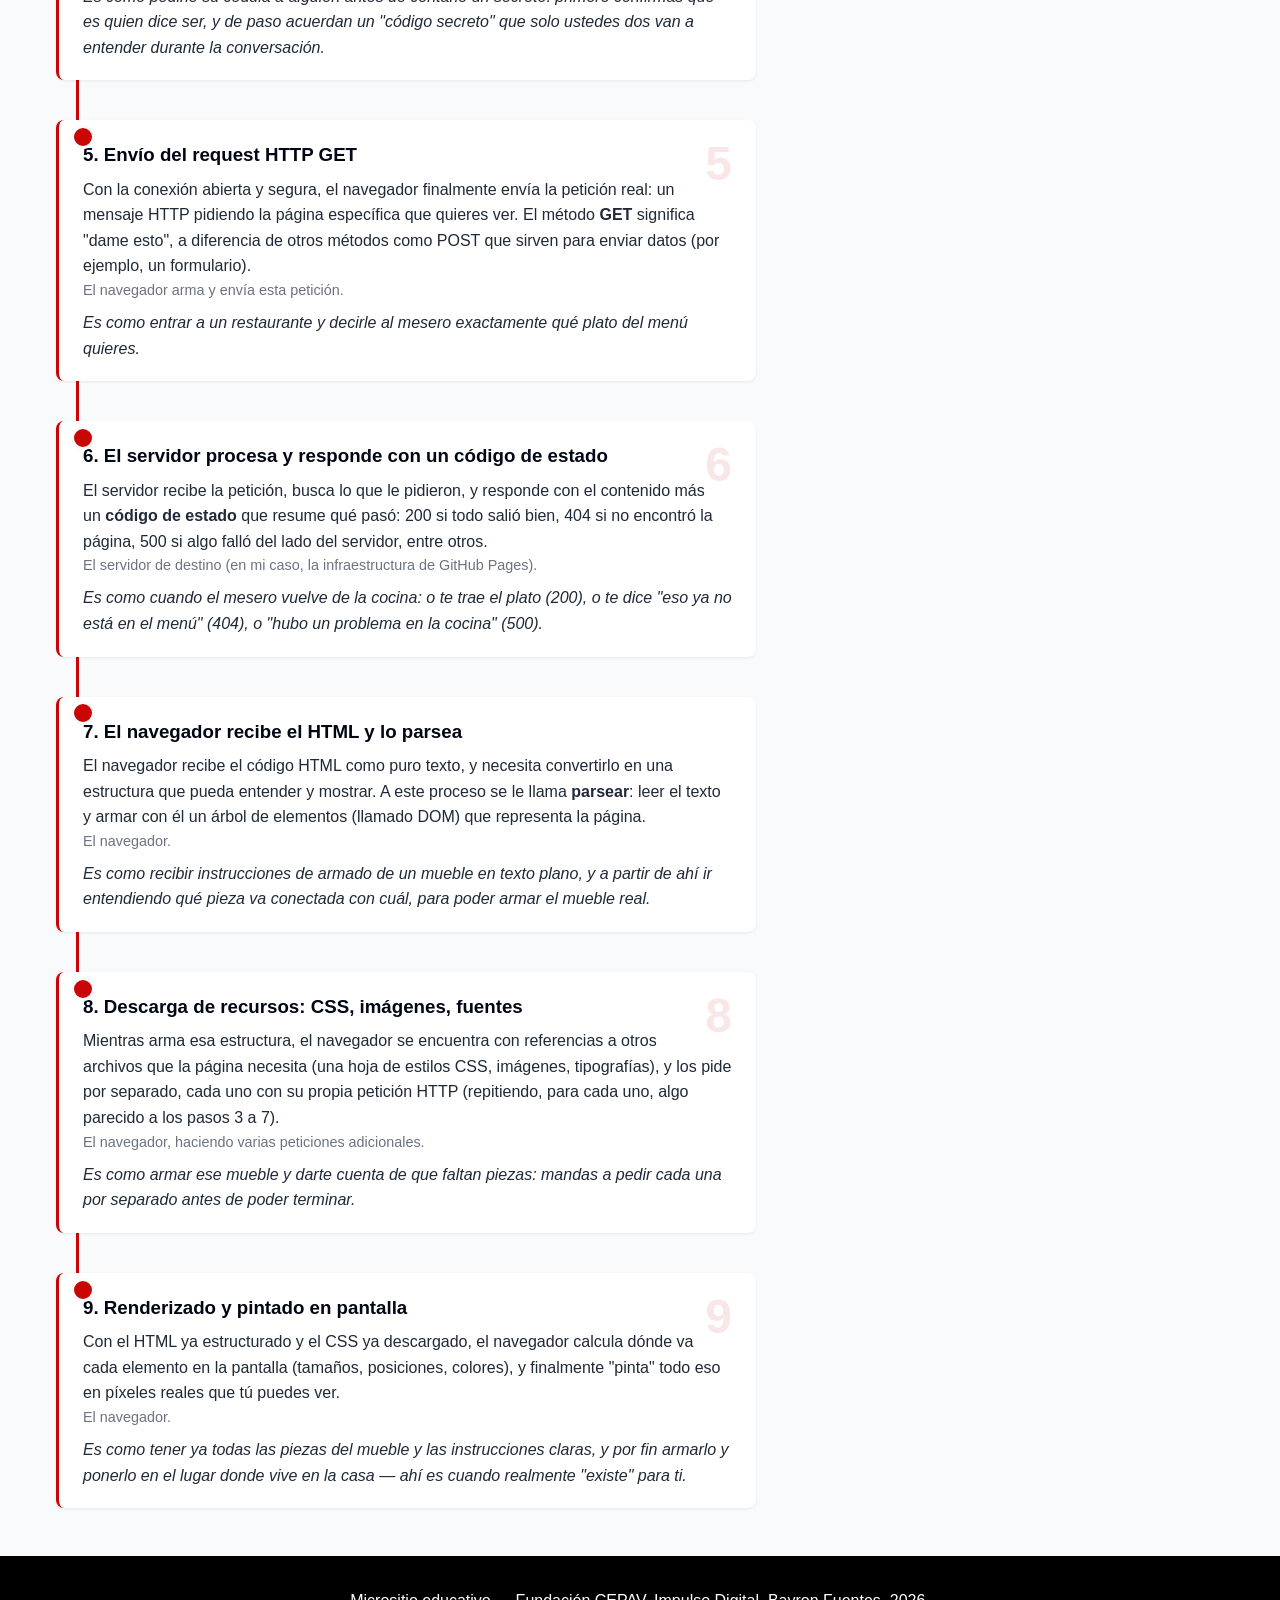
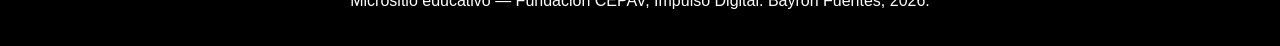
==== commit 454c4932: "Fix: cambio de fuente index" ====
--- a/index.html
+++ b/index.html
@@ -5,6 +5,8 @@
     <meta name="viewport" content="width=device-width, initial-scale=1.0">
     <title>Qué pasa cuando presionás Enter</title>
     <meta name="description" content="Explora los 9 pasos de una petición web">
+    <link rel="preconnect" href="https://fonts.googleapis.com">
+    <link href="https://fonts.googleapis.com/css2?family=Space+Grotesk:wght@500;700&display=swap" rel="stylesheet">
     <link rel="stylesheet" href="estilos/style.css">
 </head>
 <body>
--- a/estilos/style.css
+++ b/estilos/style.css
@@ -29,7 +29,9 @@
 }
 
 header h1 {
-    margin-bottom: 1rem;
+  font-family: 'Space Grotesk', var(--font-base);
+  font-size: 2rem;
+  letter-spacing: -0.02em;
 }
 
 nav ul {
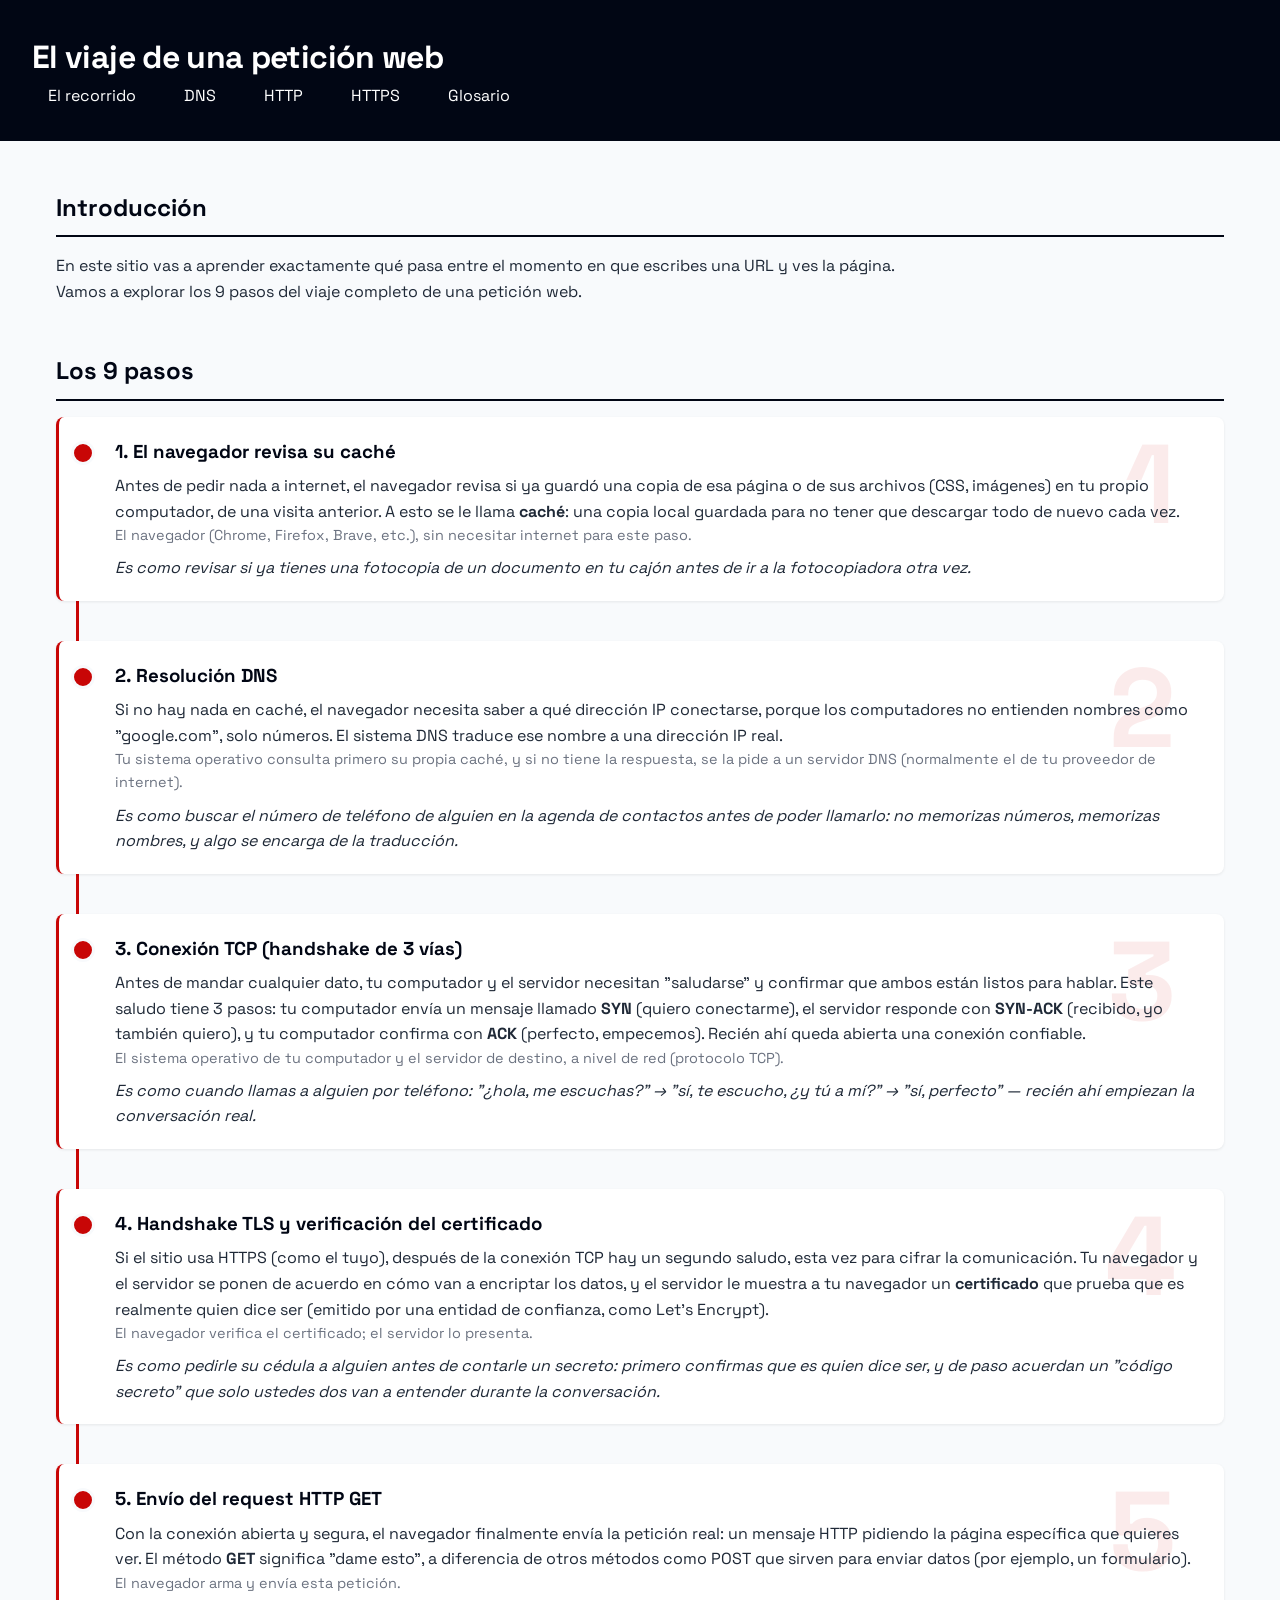
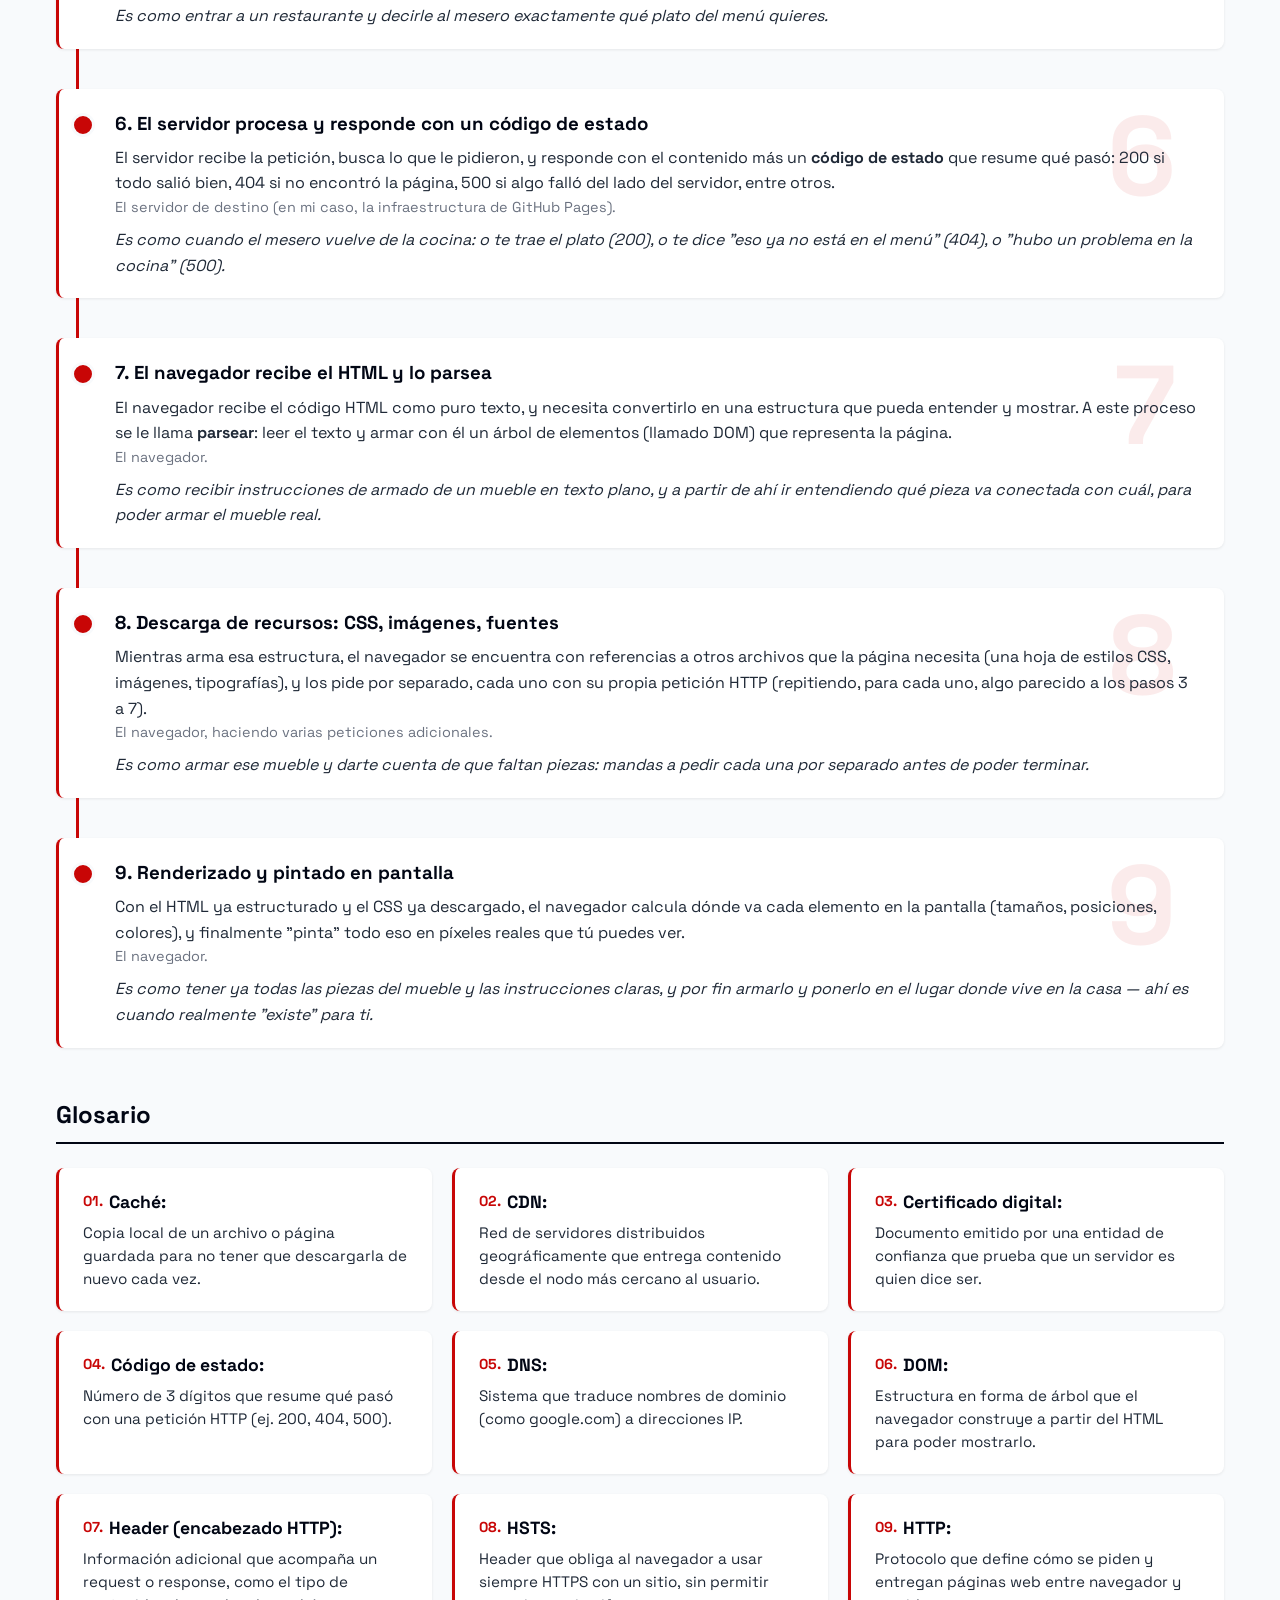
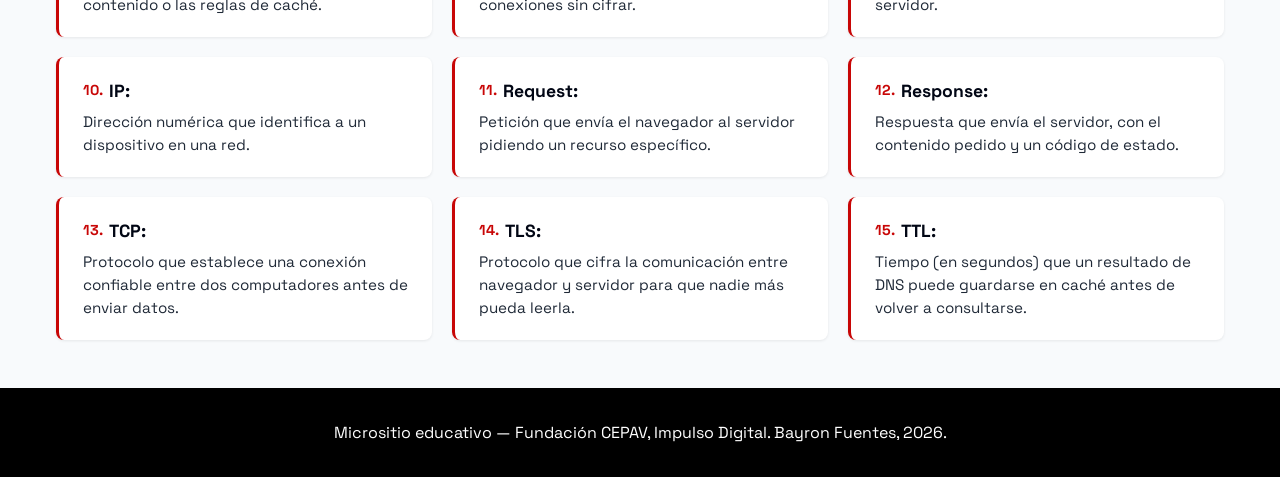
==== commit b630e926: "feat: agrega 2 codigos de estado faltantes (CA-6) y glosario de 15 terminos (CA-11)" ====
--- a/index.html
+++ b/index.html
@@ -6,7 +6,9 @@
     <title>Qué pasa cuando presionás Enter</title>
     <meta name="description" content="Explora los 9 pasos de una petición web">
     <link rel="preconnect" href="https://fonts.googleapis.com">
-    <link href="https://fonts.googleapis.com/css2?family=Space+Grotesk:wght@500;700&display=swap" rel="stylesheet">
+    <link rel="preconnect" href="https://fonts.gstatic.com" crossorigin>
+    <link href="https://fonts.googleapis.com/css2?family=Space+Grotesk:wght@500;700;800&display=swap" rel="stylesheet">
+    
     <link rel="stylesheet" href="estilos/style.css">
 </head>
 <body>
@@ -19,6 +21,7 @@
                 <li><a href="dns.html">DNS</a></li>
                 <li><a href="http.html">HTTP</a></li>
                 <li><a href="https.html">HTTPS</a></li>
+                <li><a href="#glosario">Glosario</a></li>
             </ul>
         </nav>
     </header>
@@ -31,77 +34,157 @@
         </section>
 
         <section id="recorrido">
-        <h2>Los 9 pasos</h2>
+            <h2>Los 9 pasos</h2>
 
-        <ol class="linea-tiempo">
-        <li id="paso-1" class="paso"  >
-        <h3 data-num="1">1. El navegador revisa su caché</h3>
-            <p class="que-pasa">Antes de pedir nada a internet, el navegador revisa si ya guardó una copia de esa página o de sus archivos (CSS, imágenes) en tu propio computador, de una visita anterior. A esto se le llama <strong>caché</strong>: una copia local guardada para no tener que descargar todo de nuevo cada vez.</p>
-            <p class="quien-lo-hace">El navegador (Chrome, Firefox, Brave, etc.), sin necesitar internet para este paso.</p>
-            <p class="analogia">Es como revisar si ya tienes una fotocopia de un documento en tu cajón antes de ir a la fotocopiadora otra vez.</p>
-        </li>
+            <ol class="linea-tiempo">
+                <li id="paso-1" class="paso">
+                    <h3 data-num="1">1. El navegador revisa su caché</h3>
+                    <p class="que-pasa">Antes de pedir nada a internet, el navegador revisa si ya guardó una copia de esa página o de sus archivos (CSS, imágenes) en tu propio computador, de una visita anterior. A esto se le llama <strong>caché</strong>: una copia local guardada para no tener que descargar todo de nuevo cada vez.</p>
+                    <p class="quien-lo-hace">El navegador (Chrome, Firefox, Brave, etc.), sin necesitar internet para este paso.</p>
+                    <p class="analogia">Es como revisar si ya tienes una fotocopia de un documento en tu cajón antes de ir a la fotocopiadora otra vez.</p>
+                </li>
 
-        <li id="paso-2" class="paso">
-        <h3 data-num="2">2. Resolución DNS</h3>
-            <p class="que-pasa">Si no hay nada en caché, el navegador necesita saber a qué dirección IP conectarse, porque los computadores no entienden nombres como "google.com", solo números. El sistema DNS traduce ese nombre a una dirección IP real.</p>
-            <p class="quien-lo-hace">Tu sistema operativo consulta primero su propia caché, y si no tiene la respuesta, se la pide a un servidor DNS (normalmente el de tu proveedor de internet).</p>
-            <p class="analogia">Es como buscar el número de teléfono de alguien en la agenda de contactos antes de poder llamarlo: no memorizas números, memorizas nombres, y algo se encarga de la traducción.</p>
-        </li>
+                <li id="paso-2" class="paso">
+                    <h3 data-num="2">2. Resolución DNS</h3>
+                    <p class="que-pasa">Si no hay nada en caché, el navegador necesita saber a qué dirección IP conectarse, porque los computadores no entienden nombres como "google.com", solo números. El sistema DNS traduce ese nombre a una dirección IP real.</p>
+                    <p class="quien-lo-hace">Tu sistema operativo consulta primero su propia caché, y si no tiene la respuesta, se la pide a un servidor DNS (normalmente el de tu proveedor de internet).</p>
+                    <p class="analogia">Es como buscar el número de teléfono de alguien en la agenda de contactos antes de poder llamarlo: no memorizas números, memorizas nombres, y algo se encarga de la traducción.</p>
+                </li>
 
-        <li id="paso-3" class="paso">
-        <h3 data-num="3">3. Conexión TCP (handshake de 3 vías)</h3>
-            <p class="que-pasa">Antes de mandar cualquier dato, tu computador y el servidor necesitan "saludarse" y confirmar que ambos están listos para hablar. Este saludo tiene 3 pasos: tu computador envía un mensaje llamado <strong>SYN</strong> (quiero conectarme), el servidor responde con <strong>SYN-ACK</strong> (recibido, yo también quiero), y tu computador confirma con <strong>ACK</strong> (perfecto, empecemos). Recién ahí queda abierta una conexión confiable.</p>
-            <p class="quien-lo-hace">El sistema operativo de tu computador y el servidor de destino, a nivel de red (protocolo TCP).</p>
-            <p class="analogia">Es como cuando llamas a alguien por teléfono: "¿hola, me escuchas?" → "sí, te escucho, ¿y tú a mí?" → "sí, perfecto" — recién ahí empiezan la conversación real.</p>
-        </li>
+                <li id="paso-3" class="paso">
+                    <h3 data-num="3">3. Conexión TCP (handshake de 3 vías)</h3>
+                    <p class="que-pasa">Antes de mandar cualquier dato, tu computador y el servidor necesitan "saludarse" y confirmar que ambos están listos para hablar. Este saludo tiene 3 pasos: tu computador envía un mensaje llamado <strong>SYN</strong> (quiero conectarme), el servidor responde con <strong>SYN-ACK</strong> (recibido, yo también quiero), y tu computador confirma con <strong>ACK</strong> (perfecto, empecemos). Recién ahí queda abierta una conexión confiable.</p>
+                    <p class="quien-lo-hace">El sistema operativo de tu computador y el servidor de destino, a nivel de red (protocolo TCP).</p>
+                    <p class="analogia">Es como cuando llamas a alguien por teléfono: "¿hola, me escuchas?" → "sí, te escucho, ¿y tú a mí?" → "sí, perfecto" — recién ahí empiezan la conversación real.</p>
+                </li>
 
-        <li id="paso-4" class="paso">
-        <h3 data-num="4">4. Handshake TLS y verificación del certificado</h3>
-            <p class="que-pasa">Si el sitio usa HTTPS (como el tuyo), después de la conexión TCP hay un segundo saludo, esta vez para cifrar la comunicación. Tu navegador y el servidor se ponen de acuerdo en cómo van a encriptar los datos, y el servidor le muestra a tu navegador un <strong>certificado</strong> que prueba que es realmente quien dice ser (emitido por una entidad de confianza, como Let's Encrypt).</p>
-            <p class="quien-lo-hace">El navegador verifica el certificado; el servidor lo presenta.</p>
-            <p class="analogia">Es como pedirle su cédula a alguien antes de contarle un secreto: primero confirmas que es quien dice ser, y de paso acuerdan un "código secreto" que solo ustedes dos van a entender durante la conversación.</p>
-        </li>
+                <li id="paso-4" class="paso">
+                    <h3 data-num="4">4. Handshake TLS y verificación del certificado</h3>
+                    <p class="que-pasa">Si el sitio usa HTTPS (como el tuyo), después de la conexión TCP hay un segundo saludo, esta vez para cifrar la comunicación. Tu navegador y el servidor se ponen de acuerdo en cómo van a encriptar los datos, y el servidor le muestra a tu navegador un <strong>certificado</strong> que prueba que es realmente quien dice ser (emitido por una entidad de confianza, como Let's Encrypt).</p>
+                    <p class="quien-lo-hace">El navegador verifica el certificado; el servidor lo presenta.</p>
+                    <p class="analogia">Es como pedirle su cédula a alguien antes de contarle un secreto: primero confirmas que es quien dice ser, y de paso acuerdan un "código secreto" que solo ustedes dos van a entender durante la conversación.</p>
+                </li>
 
-        <li id="paso-5" class="paso">
-        <h3 data-num="5">5. Envío del request HTTP GET</h3>
-            <p class="que-pasa">Con la conexión abierta y segura, el navegador finalmente envía la petición real: un mensaje HTTP pidiendo la página específica que quieres ver. El método <strong>GET</strong> significa "dame esto", a diferencia de otros métodos como POST que sirven para enviar datos (por ejemplo, un formulario).</p>
-            <p class="quien-lo-hace">El navegador arma y envía esta petición.</p>
-            <p class="analogia">Es como entrar a un restaurante y decirle al mesero exactamente qué plato del menú quieres.</p>
-        </li>
+                <li id="paso-5" class="paso">
+                    <h3 data-num="5">5. Envío del request HTTP GET</h3>
+                    <p class="que-pasa">Con la conexión abierta y segura, el navegador finalmente envía la petición real: un mensaje HTTP pidiendo la página específica que quieres ver. El método <strong>GET</strong> significa "dame esto", a diferencia de otros métodos como POST que sirven para enviar datos (por ejemplo, un formulario).</p>
+                    <p class="quien-lo-hace">El navegador arma y envía esta petición.</p>
+                    <p class="analogia">Es como entrar a un restaurante y decirle al mesero exactamente qué plato del menú quieres.</p>
+                </li>
 
-        <li id="paso-6" class="paso">
-        <h3 data-num="6">6. El servidor procesa y responde con un código de estado</h3>
-            <p class="que-pasa">El servidor recibe la petición, busca lo que le pidieron, y responde con el contenido más un <strong>código de estado</strong> que resume qué pasó: 200 si todo salió bien, 404 si no encontró la página, 500 si algo falló del lado del servidor, entre otros.</p>
-            <p class="quien-lo-hace">El servidor de destino (en mi caso, la infraestructura de GitHub Pages).</p>
-            <p class="analogia">Es como cuando el mesero vuelve de la cocina: o te trae el plato (200), o te dice "eso ya no está en el menú" (404), o "hubo un problema en la cocina" (500).</p>
-        </li>
+                <li id="paso-6" class="paso">
+                    <h3 data-num="6">6. El servidor procesa y responde con un código de estado</h3>
+                    <p class="que-pasa">El servidor recibe la petición, busca lo que le pidieron, y responde con el contenido más un <strong>código de estado</strong> que resume qué pasó: 200 si todo salió bien, 404 si no encontró la página, 500 si algo falló del lado del servidor, entre otros.</p>
+                    <p class="quien-lo-hace">El servidor de destino (en mi caso, la infraestructura de GitHub Pages).</p>
+                    <p class="analogia">Es como cuando el mesero vuelve de la cocina: o te trae el plato (200), o te dice "eso ya no está en el menú" (404), o "hubo un problema en la cocina" (500).</p>
+                </li>
 
-        <li id="paso-7" class="paso">
-        <h3 >7. El navegador recibe el HTML y lo parsea</h3>
-            <p class="que-pasa">El navegador recibe el código HTML como puro texto, y necesita convertirlo en una estructura que pueda entender y mostrar. A este proceso se le llama <strong>parsear</strong>: leer el texto y armar con él un árbol de elementos (llamado DOM) que representa la página.</p>
-            <p class="quien-lo-hace">El navegador.</p>
-            <p class="analogia">Es como recibir instrucciones de armado de un mueble en texto plano, y a partir de ahí ir entendiendo qué pieza va conectada con cuál, para poder armar el mueble real.</p>
-        </li>
+                <li id="paso-7" class="paso">
+                    <h3 data-num="7">7. El navegador recibe el HTML y lo parsea</h3>
+                    <p class="que-pasa">El navegador recibe el código HTML como puro texto, y necesita convertirlo en una estructura que pueda entender y mostrar. A este proceso se le llama <strong>parsear</strong>: leer el texto y armar con él un árbol de elementos (llamado DOM) que representa la página.</p>
+                    <p class="quien-lo-hace">El navegador.</p>
+                    <p class="analogia">Es como recibir instrucciones de armado de un mueble en texto plano, y a partir de ahí ir entendiendo qué pieza va conectada con cuál, para poder armar el mueble real.</p>
+                </li>
 
-        <li id="paso-8" class="paso">
-        <h3 data-num="8">8. Descarga de recursos: CSS, imágenes, fuentes</h3>
-            <p class="que-pasa">Mientras arma esa estructura, el navegador se encuentra con referencias a otros archivos que la página necesita (una hoja de estilos CSS, imágenes, tipografías), y los pide por separado, cada uno con su propia petición HTTP (repitiendo, para cada uno, algo parecido a los pasos 3 a 7).</p>
-            <p class="quien-lo-hace">El navegador, haciendo varias peticiones adicionales.</p>
-            <p class="analogia">Es como armar ese mueble y darte cuenta de que faltan piezas: mandas a pedir cada una por separado antes de poder terminar.</p>
-        </li>
+                <li id="paso-8" class="paso">
+                    <h3 data-num="8">8. Descarga de recursos: CSS, imágenes, fuentes</h3>
+                    <p class="que-pasa">Mientras arma esa estructura, el navegador se encuentra con referencias a otros archivos que la página necesita (una hoja de estilos CSS, imágenes, tipografías), y los pide por separado, cada uno con su propia petición HTTP (repitiendo, para cada uno, algo parecido a los pasos 3 a 7).</p>
+                    <p class="quien-lo-hace">El navegador, haciendo varias peticiones adicionales.</p>
+                    <p class="analogia">Es como armar ese mueble y darte cuenta de que faltan piezas: mandas a pedir cada una por separado antes de poder terminar.</p>
+                </li>
 
-        <li id="paso-9" class="paso">
-        <h3 data-num="9">9. Renderizado y pintado en pantalla</h3>
-            <p class="que-pasa">Con el HTML ya estructurado y el CSS ya descargado, el navegador calcula dónde va cada elemento en la pantalla (tamaños, posiciones, colores), y finalmente "pinta" todo eso en píxeles reales que tú puedes ver.</p>
-            <p class="quien-lo-hace">El navegador.</p>
-            <p class="analogia">Es como tener ya todas las piezas del mueble y las instrucciones claras, y por fin armarlo y ponerlo en el lugar donde vive en la casa — ahí es cuando realmente "existe" para ti.</p>
-        </li>
-        </ol>
+                <li id="paso-9" class="paso">
+                    <h3 data-num="9">9. Renderizado y pintado en pantalla</h3>
+                    <p class="que-pasa">Con el HTML ya estructurado y el CSS ya descargado, el navegador calcula dónde va cada elemento en la pantalla (tamaños, posiciones, colores), y finalmente "pinta" todo eso en píxeles reales que tú puedes ver.</p>
+                    <p class="quien-lo-hace">El navegador.</p>
+                    <p class="analogia">Es como tener ya todas las piezas del mueble y las instrucciones claras, y por fin armarlo y ponerlo en el lugar donde vive en la casa — ahí es cuando realmente "existe" para ti.</p>
+                </li>
+            </ol>
+        </section>
+
+        <section id="glosario">
+            <h2>Glosario</h2>
+            <dl class="glosario-lista">
+                <div class="glosario-item">
+                    <dt><span class="num">01.</span> Caché:</dt>
+                    <dd>Copia local de un archivo o página guardada para no tener que descargarla de nuevo cada vez.</dd>
+                </div>
+
+                <div class="glosario-item">
+                    <dt><span class="num">02.</span> CDN:</dt>
+                    <dd>Red de servidores distribuidos geográficamente que entrega contenido desde el nodo más cercano al usuario.</dd>
+                </div>
+
+                <div class="glosario-item">
+                    <dt><span class="num">03.</span> Certificado digital:</dt>
+                    <dd>Documento emitido por una entidad de confianza que prueba que un servidor es quien dice ser.</dd>
+                </div>
+
+                <div class="glosario-item">
+                    <dt><span class="num">04.</span> Código de estado:</dt>
+                    <dd>Número de 3 dígitos que resume qué pasó con una petición HTTP (ej. 200, 404, 500).</dd>
+                </div>
+
+                <div class="glosario-item">
+                    <dt><span class="num">05.</span> DNS:</dt>
+                    <dd>Sistema que traduce nombres de dominio (como google.com) a direcciones IP.</dd>
+                </div>
+
+                <div class="glosario-item">
+                    <dt><span class="num">06.</span> DOM:</dt>
+                    <dd>Estructura en forma de árbol que el navegador construye a partir del HTML para poder mostrarlo.</dd>
+                </div>
+
+                <div class="glosario-item">
+                    <dt><span class="num">07.</span> Header (encabezado HTTP):</dt>
+                    <dd>Información adicional que acompaña un request o response, como el tipo de contenido o las reglas de caché.</dd>
+                </div>
+
+                <div class="glosario-item">
+                    <dt><span class="num">08.</span> HSTS:</dt>
+                    <dd>Header que obliga al navegador a usar siempre HTTPS con un sitio, sin permitir conexiones sin cifrar.</dd>
+                </div>
+
+                <div class="glosario-item">
+                    <dt><span class="num">09.</span> HTTP:</dt>
+                    <dd>Protocolo que define cómo se piden y entregan páginas web entre navegador y servidor.</dd>
+                </div>
+
+                <div class="glosario-item">
+                    <dt><span class="num">10.</span> IP:</dt>
+                    <dd>Dirección numérica que identifica a un dispositivo en una red.</dd>
+                </div>
+
+                <div class="glosario-item">
+                    <dt><span class="num">11.</span> Request:</dt>
+                    <dd>Petición que envía el navegador al servidor pidiendo un recurso específico.</dd>
+                </div>
+
+                <div class="glosario-item">
+                    <dt><span class="num">12.</span> Response:</dt>
+                    <dd>Respuesta que envía el servidor, con el contenido pedido y un código de estado.</dd>
+                </div>
+
+                <div class="glosario-item">
+                    <dt><span class="num">13.</span> TCP:</dt>
+                    <dd>Protocolo que establece una conexión confiable entre dos computadores antes de enviar datos.</dd>
+                </div>
+
+                <div class="glosario-item">
+                    <dt><span class="num">14.</span> TLS:</dt>
+                    <dd>Protocolo que cifra la comunicación entre navegador y servidor para que nadie más pueda leerla.</dd>
+                </div>
+
+                <div class="glosario-item">
+                    <dt><span class="num">15.</span> TTL:</dt>
+                    <dd>Tiempo (en segundos) que un resultado de DNS puede guardarse en caché antes de volver a consultarse.</dd>
+                </div>
+            </dl>
         </section>
     </main>
 
-  <footer>
-    <p>Micrositio educativo — Fundación CEPAV, Impulso Digital. Bayron Fuentes, 2026.</p>
-  </footer>
+    <footer>
+        <p>Micrositio educativo — Fundación CEPAV, Impulso Digital. Bayron Fuentes, 2026.</p>
+    </footer>
 </body>
 </html>
--- a/estilos/style.css
+++ b/estilos/style.css
@@ -5,7 +5,7 @@
     --color-fondo: #f8fafc;
     --color-texto: #1f2937;
     --color-gris: #000000;
-    --font-base: Optima, 'Segoe UI', Tahoma, Geneva, Verdana, sans-serif;
+    --font-base: 'Space Grotesk', Optima, 'Segoe UI', Tahoma, Geneva, Verdana, sans-serif;
 }
 
 * {
@@ -21,7 +21,6 @@
     line-height: 1.6;
 }
 
-
 header {
     background-color: var(--color-primario);
     color: white;
@@ -29,9 +28,9 @@
 }
 
 header h1 {
-  font-family: 'Space Grotesk', var(--font-base);
-  font-size: 2rem;
-  letter-spacing: -0.02em;
+    font-family: 'Space Grotesk', var(--font-base);
+    font-size: 2rem;
+    letter-spacing: -0.02em;
 }
 
 nav ul {
@@ -56,7 +55,7 @@
 }
 
 main {
-    max-width: 1200px;
+    max-width: 1200px; /* Ancho máximo del contenedor principal */
     margin: 3rem auto;
     padding: 0 1rem;
 }
@@ -130,6 +129,14 @@
     background-color: #eef2f7;
 }
 
+tbody tr {
+    transition: background-color 0.2s;
+}
+
+tbody tr:hover {
+    background-color: rgba(200, 6, 6, 0.05);
+}
+
 code {
     background-color: #eef2f7;
     padding: 0.15rem 0.4rem;
@@ -146,55 +153,128 @@
 
 /* ===== LÍNEA DE TIEMPO DE LAS 9 ETAPAS ===== */
 .linea-tiempo {
-  list-style: none;
-  padding-left: 0;
-  margin-left: 0;
-  position: relative;
-  max-width: 700px;
+    list-style: none;
+    padding-left: 0;
+    margin-left: 0;
+    position: relative;
+    width: 100%; /* Ocupa todo el ancho de main */
 }
 
 .linea-tiempo::before {
-  content: "";
-  position: absolute;
-  left: 20px;
-  top: 0;
-  bottom: 0;
-  width: 3px;
-  background-color: var(--color-secundario);
-}
-
+    content: "";
+    position: absolute;
+    left: 20px;
+    top: 0;
+    bottom: 0;
+    width: 3px;
+    background-color: var(--color-secundario);
+}
+
+/* Tarjeta individual del paso */
 .paso {
-  position: relative;
-  padding-left: 3.5rem;
-  margin-bottom: 2.5rem;
-}
-
-.paso::before {
-  content: "";
-  position: absolute;
-  left: 12px;
-  top: 0.3rem;
-  width: 18px;
-  height: 18px;
-  border-radius: 50%;
-  background-color: var(--color-secundario);
-  border: 3px solid var(--color-fondo);
-  z-index: 1;
+    position: relative;
+    width: 100%;
+    margin-bottom: 2.5rem;
+    background: white;
+    border-radius: 8px;
+    padding: 1.25rem 1.5rem 1.25rem 3.5rem; /* Padding izquierdo amplio para dar espacio al círculo rojo */
+    box-shadow: 0 1px 3px rgba(0,0,0,0.08);
+    border-left: 3px solid var(--color-secundario);
+    overflow: hidden; /* Evita que el número gigante se desborde */
+}
+
+/* Círculo rojo de la línea de tiempo */
+.paso::after {
+    content: "";
+    position: absolute;
+    left: 12px;
+    top: 1.5rem;
+    width: 18px;
+    height: 18px;
+    border-radius: 50%;
+    background-color: var(--color-secundario);
+    border: 3px solid var(--color-fondo);
+    z-index: 2;
+}
+
+/* Marca de agua (Número gigante en la esquina derecha) */
+.paso h3::before {
+    content: attr(data-num);
+    position: absolute;
+    right: 1.5rem;
+    top: -0.5rem;
+    font-size: 7rem;
+    font-weight: 900;
+    line-height: 1;
+    color: rgba(200, 6, 6, 0.08);
+    pointer-events: none;
+    z-index: 0;
+}
+
+/* Asegura que el texto quede por encima del número gigante */
+.paso > * {
+    position: relative;
+    z-index: 1;
 }
 
 .paso h3 {
-  margin-top: 0;
-  margin-bottom: 0.4rem;
+    margin-top: 0;
+    margin-bottom: 0.4rem;
 }
 
 .paso .quien-lo-hace {
-  font-size: 0.9rem;
-  color: #6b7280;
+    font-size: 0.9rem;
+    color: #6b7280;
 }
 
 .paso .analogia {
-  font-style: italic;
-  margin-top: 0.5rem;
+    font-style: italic;
+    margin-top: 0.5rem;
+}
+
+/* ===== ESTILOS PARA EL GLOSARIO ===== */
+.glosario-lista {
+    display: grid;
+    grid-template-columns: repeat(auto-fit, minmax(300px, 1fr));
+    gap: 1.25rem;
+    margin-top: 1.5rem;
+}
+
+.glosario-item {
+    background: white;
+    padding: 1.25rem 1.5rem;
+    border-radius: 8px;
+    border-left: 3px solid var(--color-secundario);
+    box-shadow: 0 1px 3px rgba(0,0,0,0.08);
+    transition: transform 0.2s ease, box-shadow 0.2s ease;
+}
+
+.glosario-item:hover {
+    transform: translateY(-2px);
+    box-shadow: 0 4px 12px rgba(0,0,0,0.1);
+}
+
+.glosario-item dt {
+    font-weight: 700;
+    font-size: 1.1rem;
+    color: var(--color-primario);
+    margin-bottom: 0.4rem;
+    display: flex;
+    align-items: center;
+    gap: 0.4rem;
+}
+
+.glosario-item dt .num {
+    color: var(--color-secundario);
+    font-size: 0.9rem;
+    font-weight: 800;
+}
+
+.glosario-item dd {
+    margin-left: 0;
+    color: var(--color-texto);
+    font-size: 0.95rem;
+    line-height: 1.5;
 }
 
 /* Responsive */
@@ -210,27 +290,10 @@
     main {
         margin: 2rem auto;
     }
-}
-
-.paso h3::before {
-  content: attr(data-num);
-  font-size: 3rem;
-  font-weight: 800;
-  color: rgba(200, 6, 6, 0.1);
-  float: right;
-  line-height: 1;
-}
-.paso {
-  background: white;
-  border-radius: 8px;
-  padding: 1.25rem 1.5rem;
-  box-shadow: 0 1px 3px rgba(0,0,0,0.08);
-  border-left: 3px solid var(--color-secundario);
-}
-
-tbody tr {
-  transition: background-color 0.2s;
-}
-tbody tr:hover {
-  background-color: rgba(200, 6, 6, 0.05);
+
+    .paso h3::before {
+        font-size: 5rem;
+        top: 0;
+        right: 0.8rem;
+    }
 }
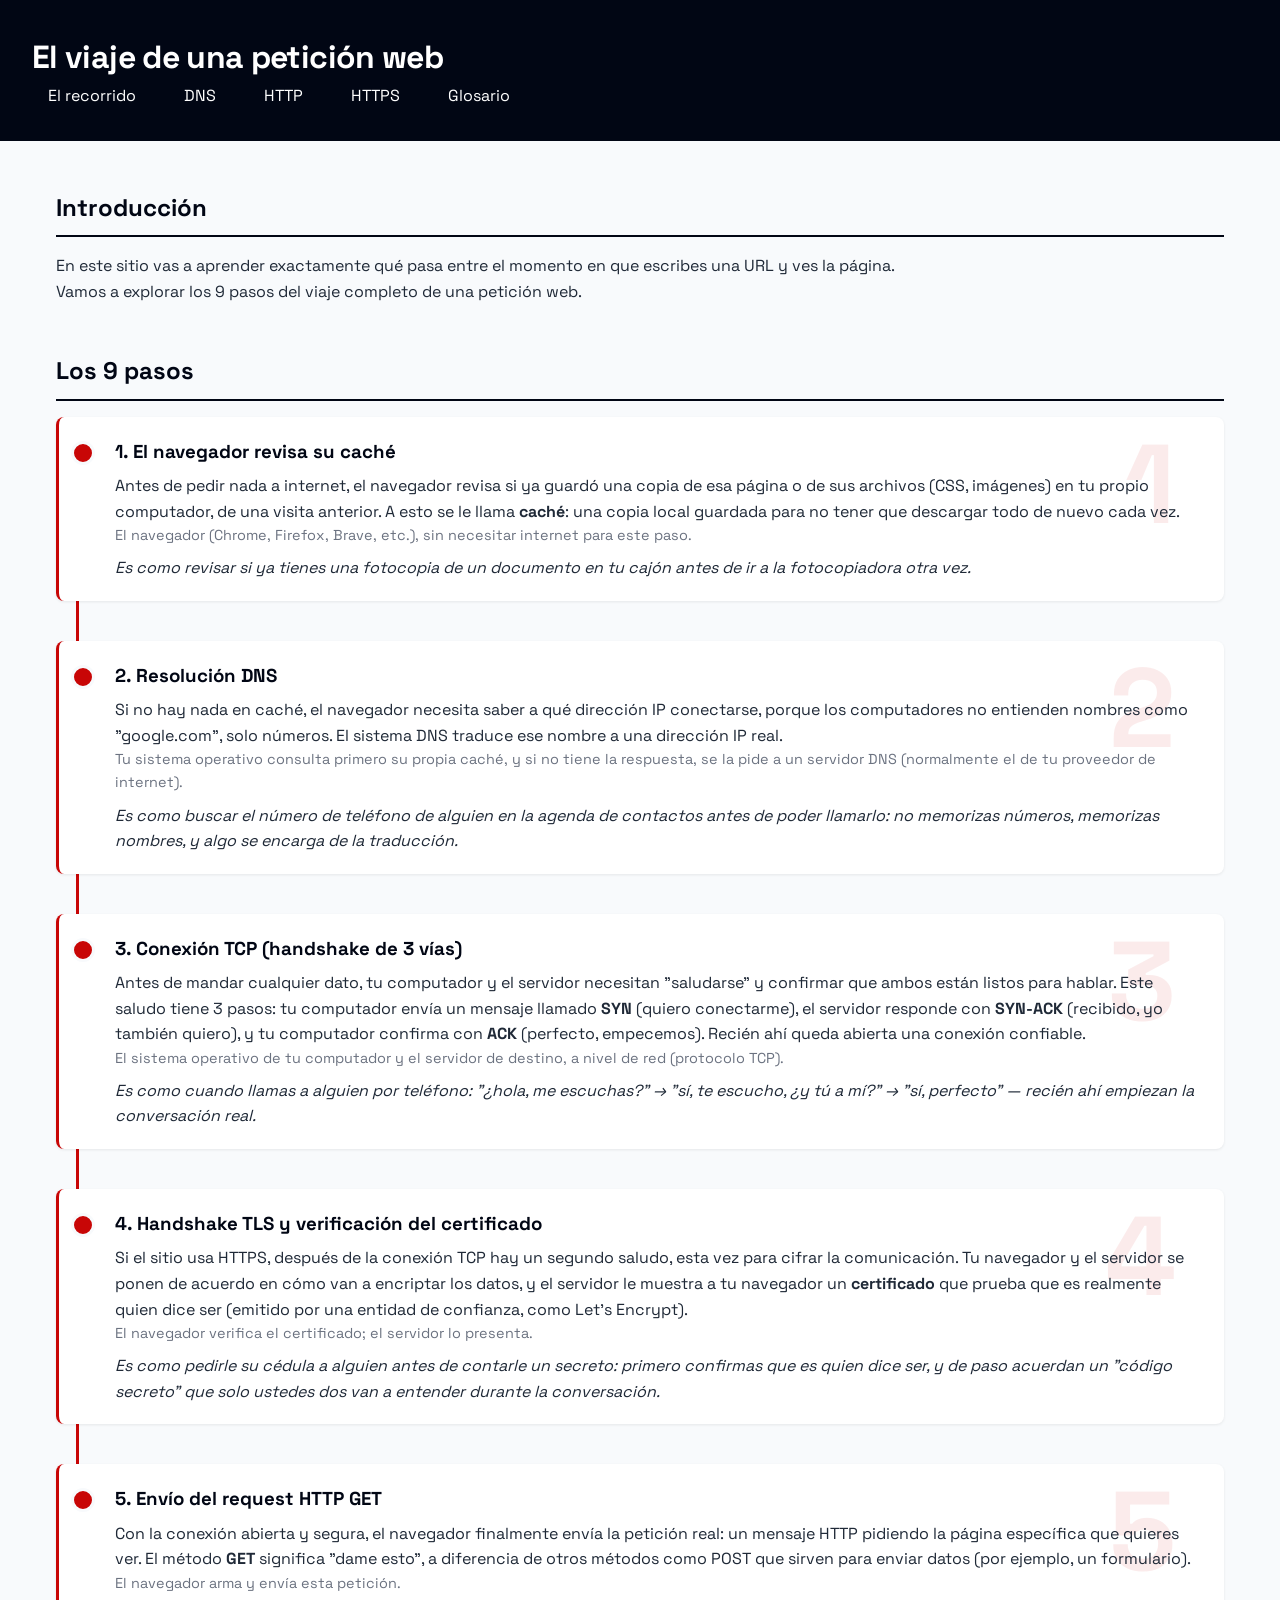
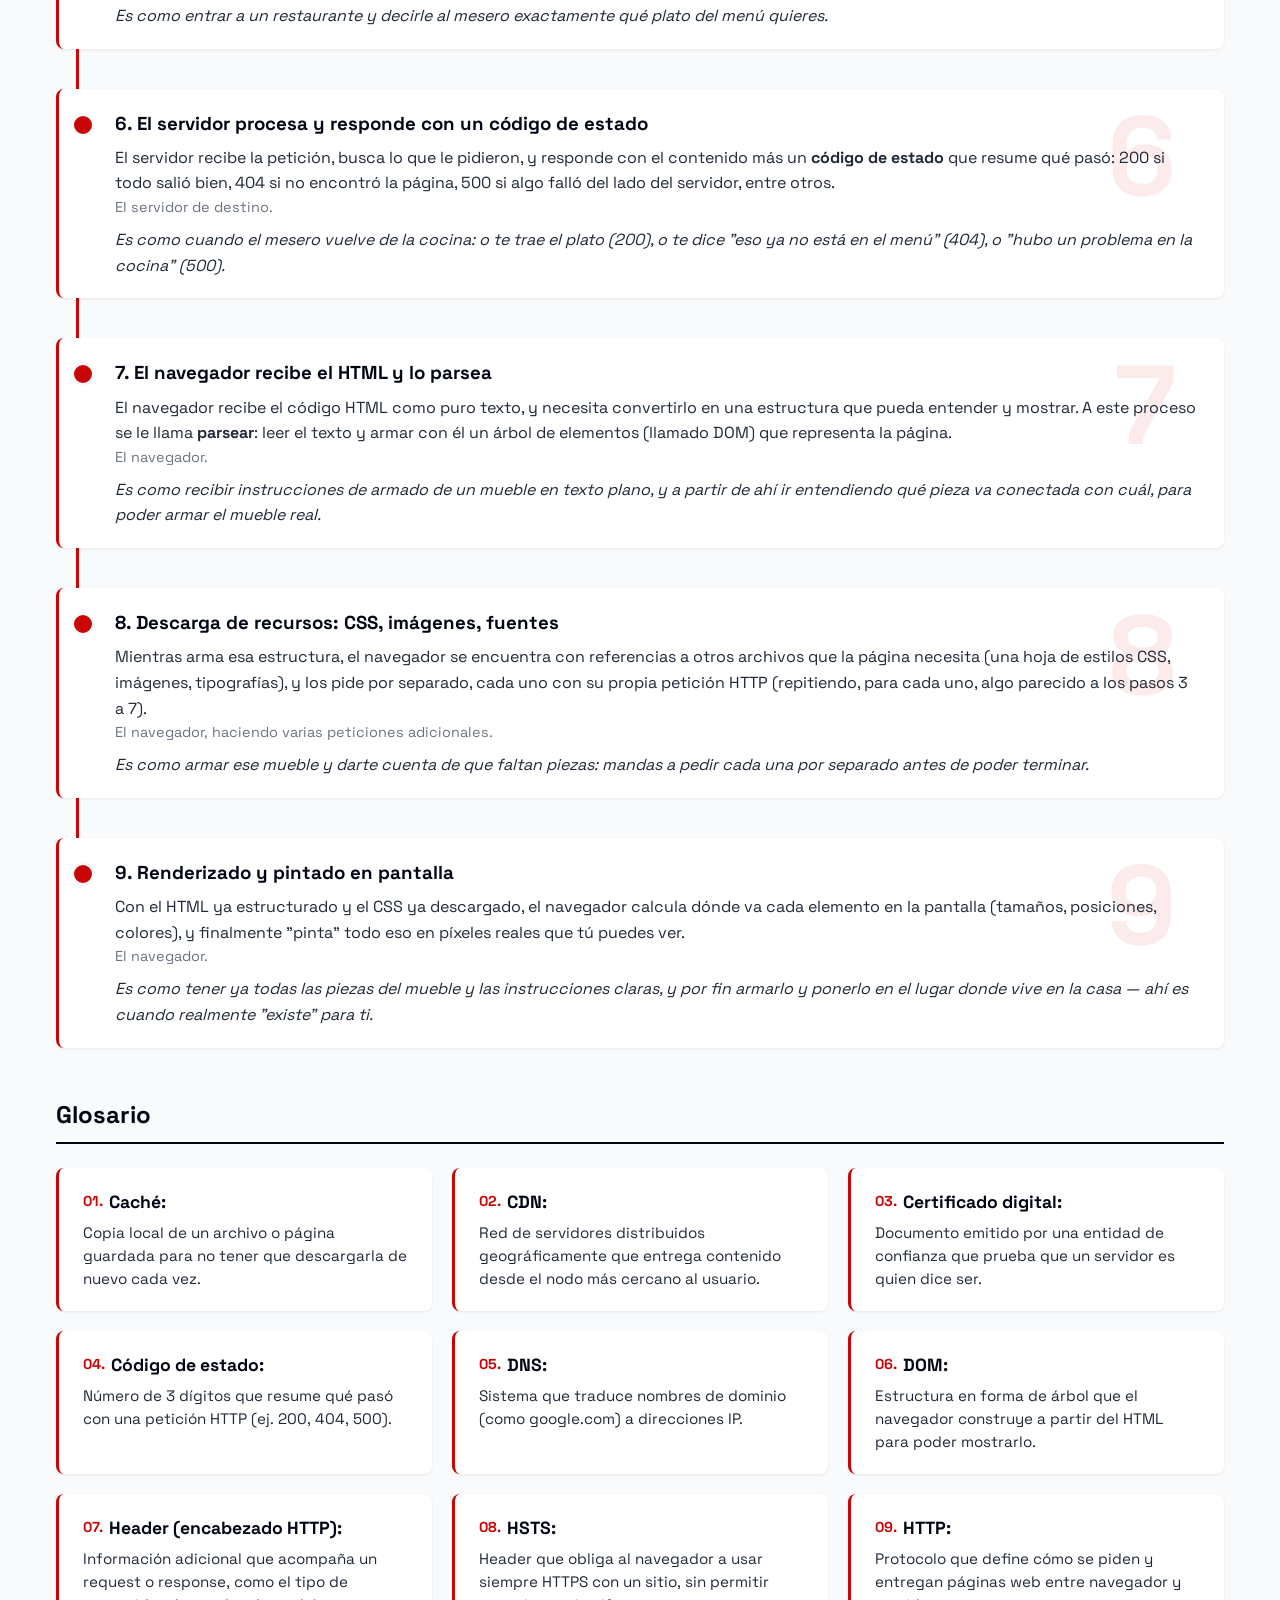
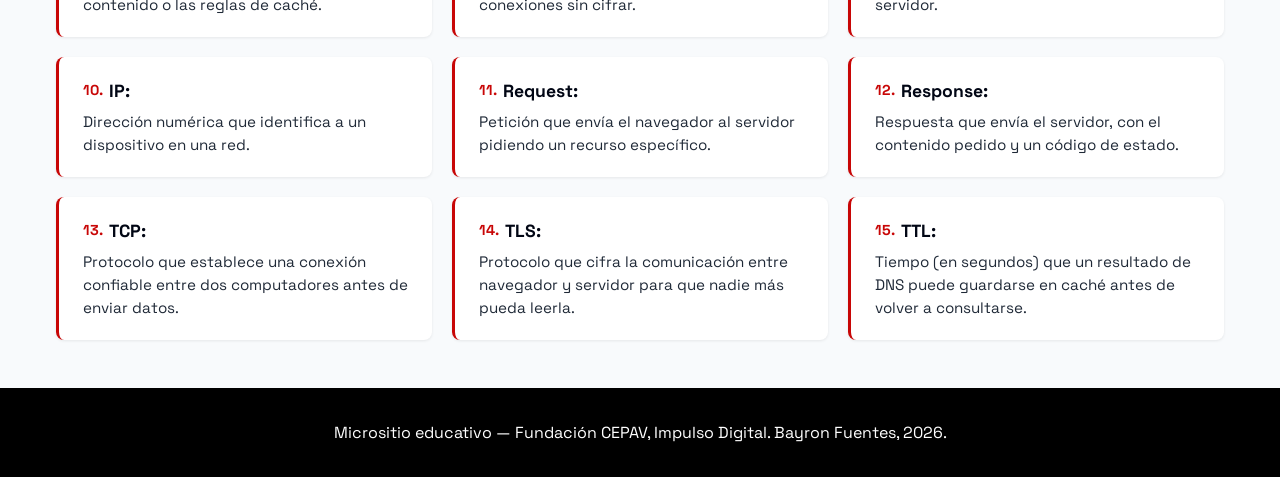
==== commit 77ff8b86: "correcciones sintacticas en las paginas" ====
--- a/index.html
+++ b/index.html
@@ -60,7 +60,7 @@
 
                 <li id="paso-4" class="paso">
                     <h3 data-num="4">4. Handshake TLS y verificación del certificado</h3>
-                    <p class="que-pasa">Si el sitio usa HTTPS (como el tuyo), después de la conexión TCP hay un segundo saludo, esta vez para cifrar la comunicación. Tu navegador y el servidor se ponen de acuerdo en cómo van a encriptar los datos, y el servidor le muestra a tu navegador un <strong>certificado</strong> que prueba que es realmente quien dice ser (emitido por una entidad de confianza, como Let's Encrypt).</p>
+                    <p class="que-pasa">Si el sitio usa HTTPS, después de la conexión TCP hay un segundo saludo, esta vez para cifrar la comunicación. Tu navegador y el servidor se ponen de acuerdo en cómo van a encriptar los datos, y el servidor le muestra a tu navegador un <strong>certificado</strong> que prueba que es realmente quien dice ser (emitido por una entidad de confianza, como Let's Encrypt).</p>
                     <p class="quien-lo-hace">El navegador verifica el certificado; el servidor lo presenta.</p>
                     <p class="analogia">Es como pedirle su cédula a alguien antes de contarle un secreto: primero confirmas que es quien dice ser, y de paso acuerdan un "código secreto" que solo ustedes dos van a entender durante la conversación.</p>
                 </li>
@@ -75,7 +75,7 @@
                 <li id="paso-6" class="paso">
                     <h3 data-num="6">6. El servidor procesa y responde con un código de estado</h3>
                     <p class="que-pasa">El servidor recibe la petición, busca lo que le pidieron, y responde con el contenido más un <strong>código de estado</strong> que resume qué pasó: 200 si todo salió bien, 404 si no encontró la página, 500 si algo falló del lado del servidor, entre otros.</p>
-                    <p class="quien-lo-hace">El servidor de destino (en mi caso, la infraestructura de GitHub Pages).</p>
+                    <p class="quien-lo-hace">El servidor de destino.</p>
                     <p class="analogia">Es como cuando el mesero vuelve de la cocina: o te trae el plato (200), o te dice "eso ya no está en el menú" (404), o "hubo un problema en la cocina" (500).</p>
                 </li>
 
--- a/estilos/style.css
+++ b/estilos/style.css
@@ -25,6 +25,10 @@
     background-color: var(--color-primario);
     color: white;
     padding: 2rem;
+
+    position: sticky;
+    top: 0;
+    z-index: 1000;
 }
 
 header h1 {
@@ -52,6 +56,10 @@
     background-color: var(--color-secundario);
     outline: 2px solid white;
     outline-offset: 2px;
+}
+
+html {
+    scroll-behavior: smooth;
 }
 
 main {
